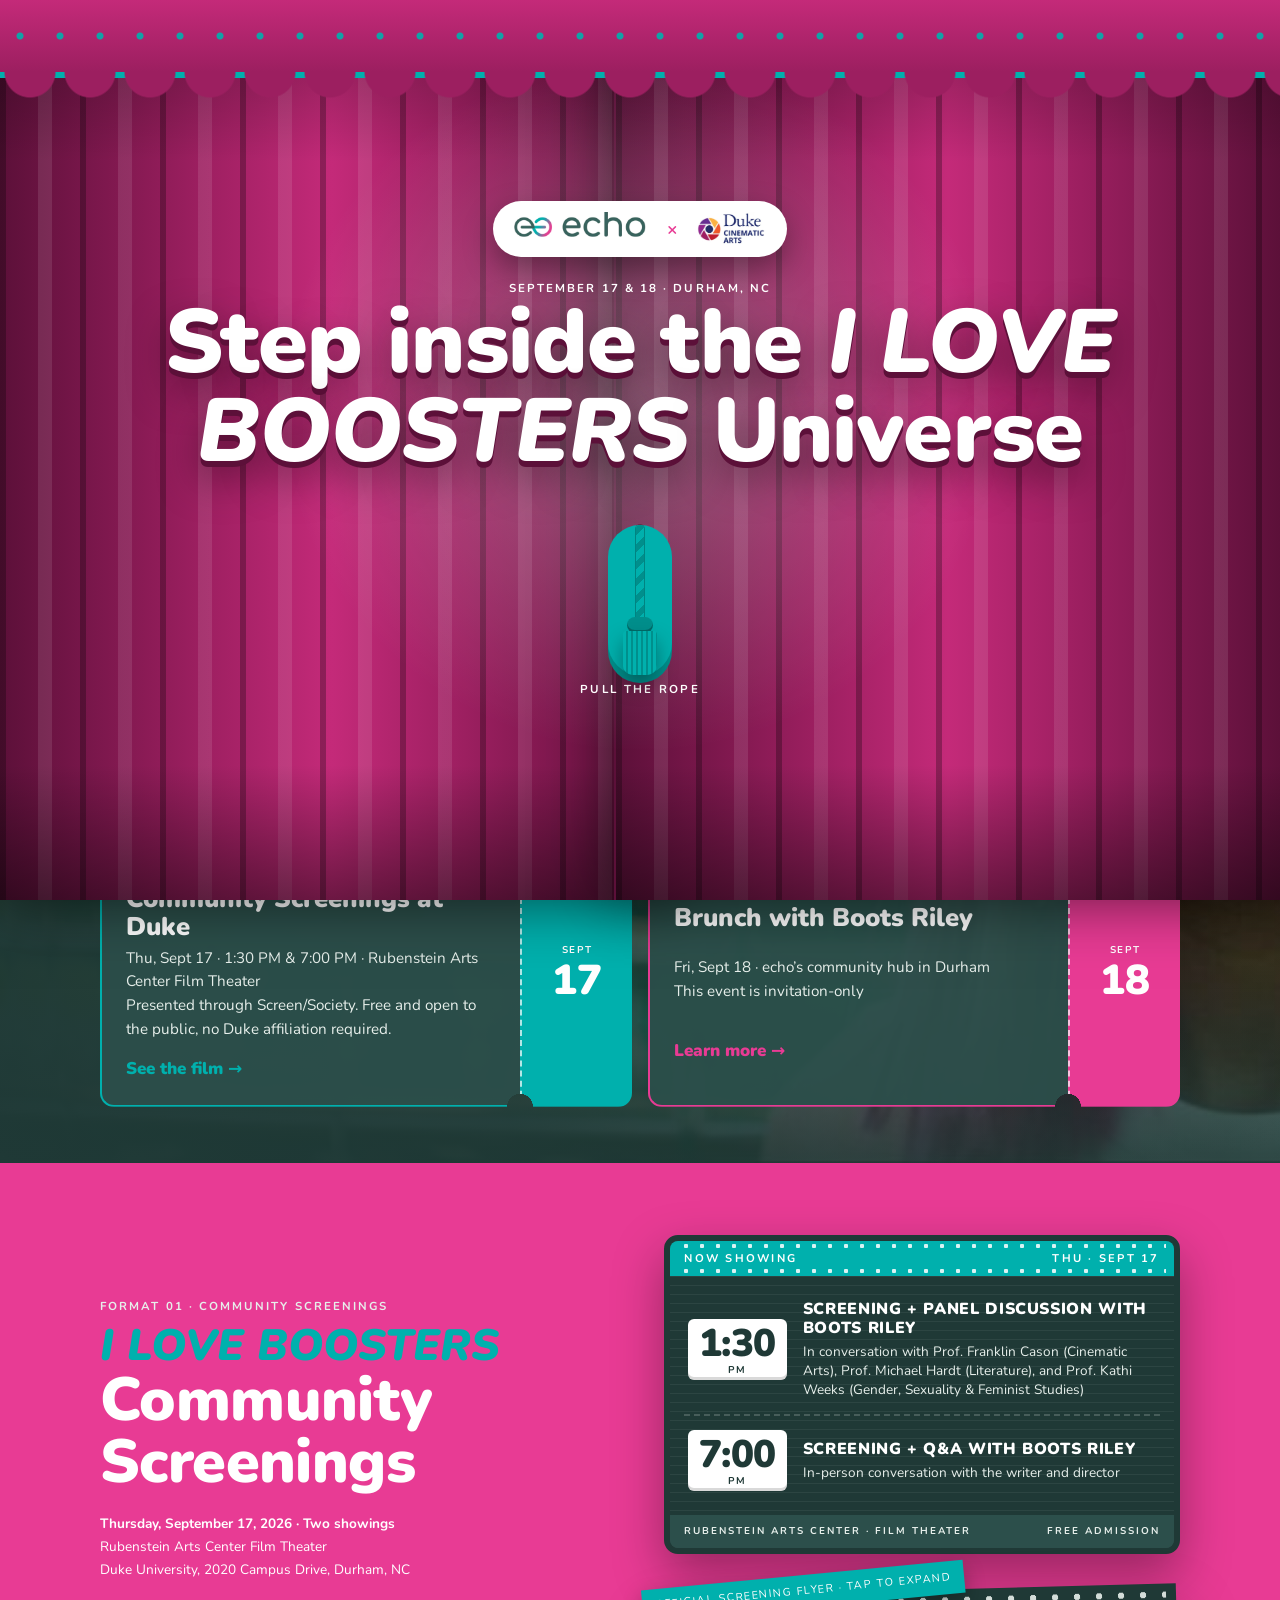
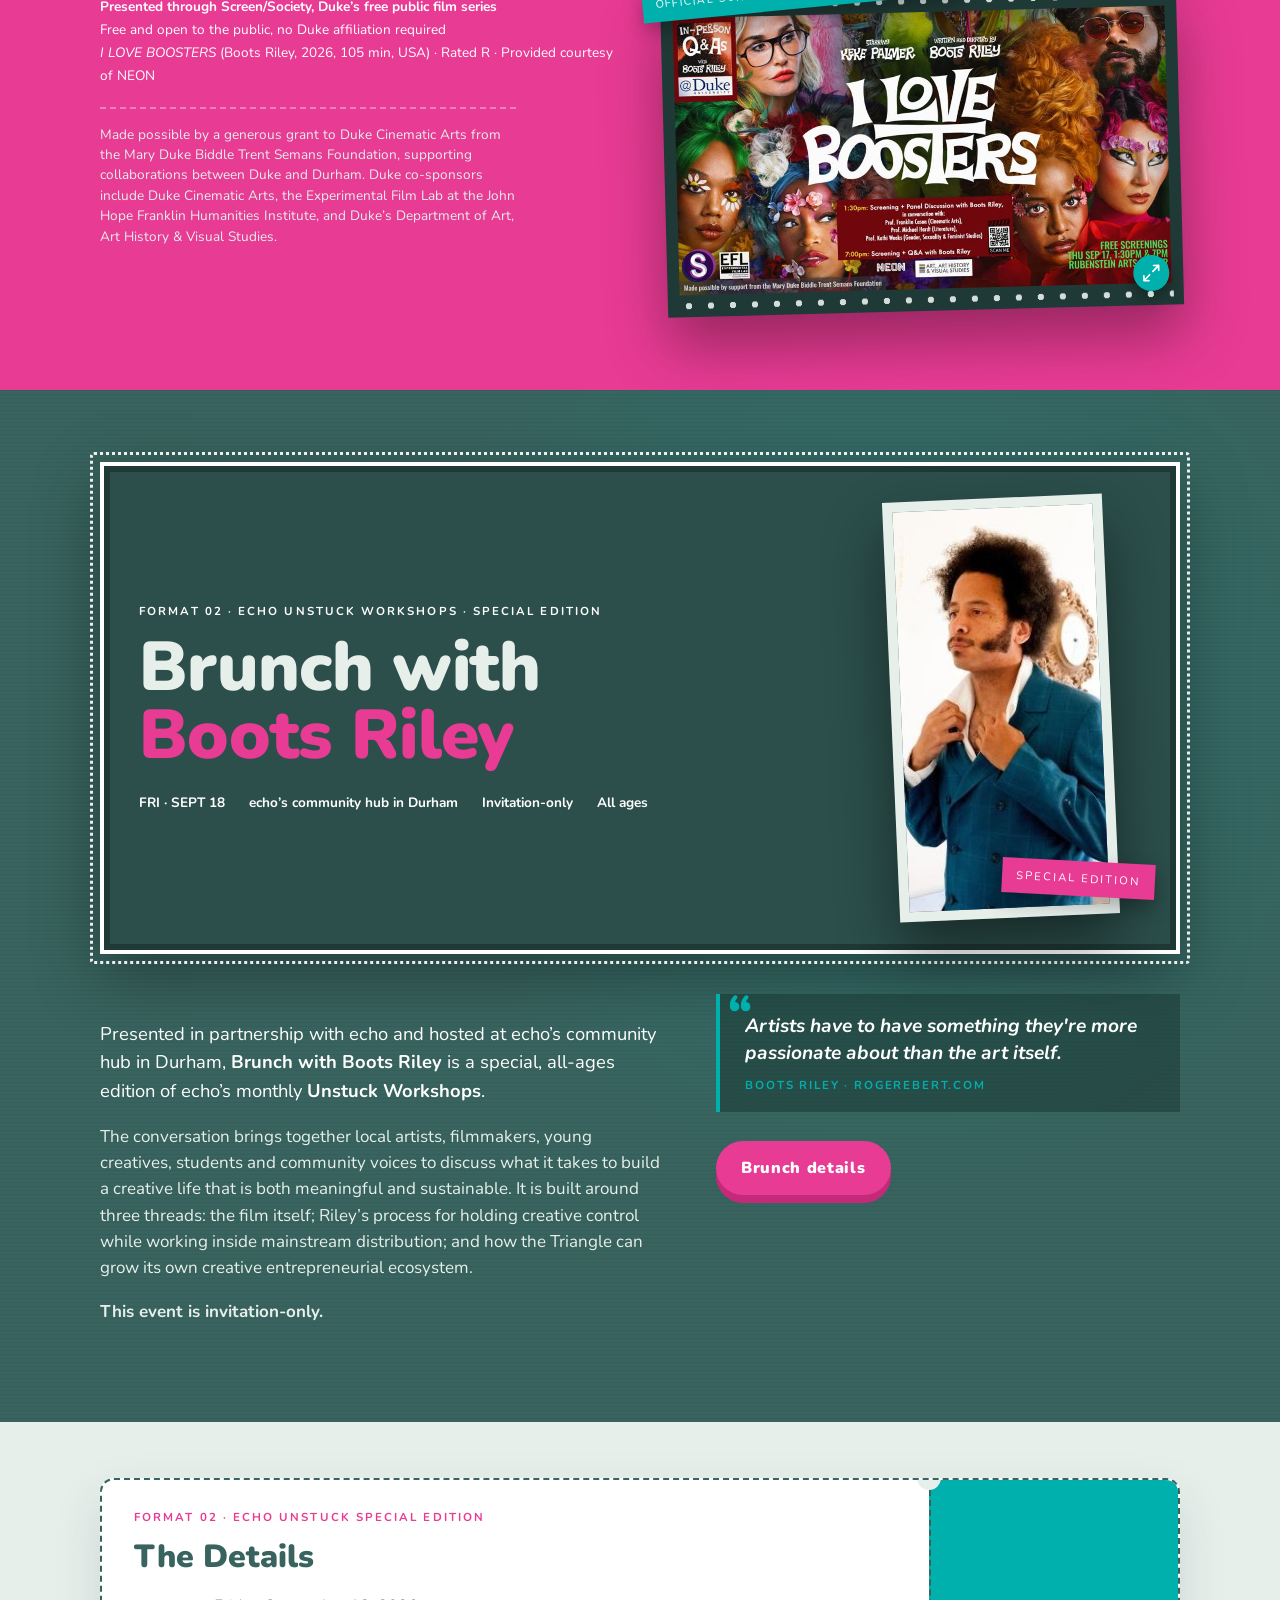
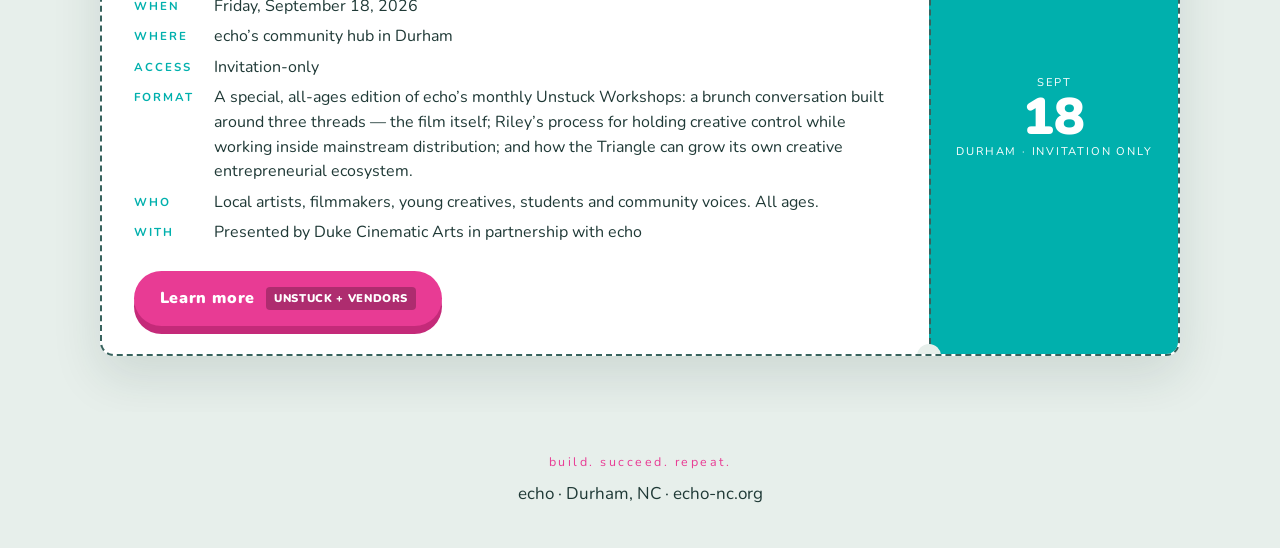
==== index.html @ d220ce55 "Drop echo-Durham naming and the street address; venue is echo's community hub in Durham Co-Authored-" ====
<!doctype html>
<html lang="en">
<head>
  <meta charset="utf-8">
  <meta name="viewport" content="width=device-width, initial-scale=1">
  <title>I LOVE BOOSTERS · Boots Riley in Durham · echo × Duke Cinematic Arts</title>
  <meta name="description" content="Duke Cinematic Arts brings Boots Riley's I LOVE BOOSTERS to Durham for two days: free public screenings at the Rubenstein Arts Center through Screen/Society on September 17, and a community conversation hosted in partnership with echo at echo’s community hub in Durham on September 18.">
  <meta property="og:title" content="Step inside the I LOVE BOOSTERS Universe">
  <meta property="og:description" content="Free screenings with Boots Riley at Duke · Sept 17. Brunch with Boots at echo · Sept 18. Durham, NC.">
  <meta property="og:image" content="still.jpg">
  <meta property="og:type" content="website">
  <link rel="preconnect" href="https://fonts.googleapis.com">
  <link rel="preconnect" href="https://fonts.gstatic.com" crossorigin>
  <link rel="stylesheet" href="https://fonts.googleapis.com/css2?family=Nunito:ital,wght@0,400;0,600;0,700;0,900;1,400;1,700;1,900&display=swap">
  <link rel="stylesheet" href="styles.css?v=242fa9f0">
</head>
<body>
<div id="stage" aria-label="Curtain">
  <div class="spot"></div>
  <div class="valance"></div>
  <div class="panel l"></div>
  <div class="panel r"></div>
  <div class="stage-copy">
    <div>
      <div class="presenters">
        <div class="lockup"><img src="logo_echo.png" alt="echo"><span class="x">×</span><img src="logo_duke.png" alt="Duke Cinematic Arts"></div>
      </div>
      <div class="eyebrow">September 17 &amp; 18 · Durham, NC</div>
      <h1>Step inside the <em>I LOVE BOOSTERS</em> Universe</h1>
      <div class="rope-wrap">
        <button class="rope" id="rope" type="button" aria-label="Pull the rope to open the curtain"><span class="cord"></span><span class="knot"></span><span class="tassel"></span></button>
        <span class="rope-hint">Pull the rope</span>
      </div>
    </div>
  </div>
  <button class="rope rope-corner" id="rope-close" type="button" aria-label="Close the curtain"><span class="cord"></span><span class="knot"></span><span class="tassel"></span></button>
</div>

<header class="bar">
  <div class="wrap">
    <img src="logo_echo.png" alt="echo">
    <span class="x">×</span>
    <img src="logo_duke.png" alt="Duke Cinematic Arts">
  </div>
</header>

<nav class="tabs" aria-label="Page sections">
  <div class="wrap">
    <a href="index.html" class="tab is-active">The Experience</a>
    <a href="about.html" class="tab">About the Film &amp; Partners</a>
  </div>
</nav>


<div id="panel-events" class="panel-tab">
<section class="hero">
  <img class="hero-photo" src="still.jpg" alt="">
  <div class="wrap hero-wrap">
    <div class="hero-copy">
      <div class="eyebrow">Duke Cinematic Arts presents · September 17 &amp; 18 · Durham, NC</div>
      <h1>Step inside the <em>I LOVE BOOSTERS</em> Universe</h1>
      <p class="lede">Two days of free screenings and a community conversation, built around <strong><i>I LOVE BOOSTERS</i></strong>, the new feature from filmmaker, musician and organizer <strong>Boots Riley</strong>. Free public screenings at the Rubenstein Arts Center through Cinematic Arts’ Screen/Society, plus a special community conversation hosted in partnership with echo at echo’s community hub in Durham.</p>
    </div>
    <div class="formats">
      <a class="format tkt" href="#screening">
        <div class="tkt-main">
          <svg class="ico" viewBox="0 0 24 24" width="34" height="34" fill="none" stroke="currentColor" stroke-width="1.8" stroke-linecap="round" stroke-linejoin="round" aria-hidden="true"><rect x="3" y="4" width="18" height="13" rx="1.5"></rect><path d="M3 8h18M3 13h18M7 4v13M17 4v13M7 8l3 5M14 8l3 5"></path><path d="M12 17v3M8 20h8"></path></svg>
          <span class="num">Format 01</span>
          <span class="name">Community Screenings at Duke</span>
          <span class="meta">Thu, Sept 17 · 1:30 PM &amp; 7:00 PM · Rubenstein Arts Center Film Theater<br>Presented through Screen/Society. Free and open to the public, no Duke affiliation required.</span>
          <span class="go">See the film →</span>
        </div>
        <div class="tkt-stub">
          <span class="stub-mo">Sept</span>
          <span class="stub-day">17</span>
        </div>
      </a>
      <a class="format tkt" href="#brunch">
        <div class="tkt-main">
          <svg class="ico" viewBox="0 0 24 24" width="34" height="34" fill="none" stroke="currentColor" stroke-width="1.8" stroke-linecap="round" stroke-linejoin="round" aria-hidden="true"><path d="M4 10h10v5a4 4 0 0 1-4 4H8a4 4 0 0 1-4-4v-5z"></path><path d="M14 11h2.5a2.5 2.5 0 0 1 0 5H14"></path><path d="M7 3.5c0 1.2 1 1.3 1 2.5S7 7.2 7 8"></path><path d="M11 3.5c0 1.2 1 1.3 1 2.5s-1 1.2-1 2.5"></path><path d="M2 21h20"></path><circle cx="19" cy="6" r="2.5"></circle></svg>
          <span class="num">Format 02</span>
          <span class="name">Brunch with Boots Riley</span>
          <span class="meta">Fri, Sept 18 · echo’s community hub in Durham<br>This event is invitation-only</span>
          <span class="go">Learn more →</span>
        </div>
        <div class="tkt-stub">
          <span class="stub-mo">Sept</span>
          <span class="stub-day">18</span>
        </div>
      </a>
    </div>
  </div>
</section>

<section class="feature" id="screening">
  <div class="wrap">
    <div>
      <div class="eyebrow">Format 01 · Community Screenings</div>
      <h2><em>I LOVE BOOSTERS</em>Community Screenings</h2>
      <p class="when"><b>Thursday, September 17, 2026 · Two showings</b><br>Rubenstein Arts Center Film Theater<br>Duke University, 2020 Campus Drive, Durham, NC</p>
      <p class="when"><b>Presented through Screen/Society, Duke’s free public film series</b><br>Free and open to the public, no Duke affiliation required<br><i>I LOVE BOOSTERS</i> (Boots Riley, 2026, 105 min, USA) · Rated R · Provided courtesy of NEON</p>
      <p class="sponsors">Made possible by a generous grant to Duke Cinematic Arts from the Mary Duke Biddle Trent Semans Foundation, supporting collaborations between Duke and Durham. Duke co-sponsors include Duke Cinematic Arts, the Experimental Film Lab at the John Hope Franklin Humanities Institute, and Duke’s Department of Art, Art History &amp; Visual Studies.</p>

    </div>
    <div class="frames">
      <div class="boxoffice" aria-label="Showtimes">
        <div class="bo-head"><span>Now showing</span><span>Thu · Sept 17</span></div>
        <div class="bo-board">
          <div class="bo-row">
            <span class="bo-time">1:30<small>PM</small></span>
            <div class="bo-copy"><b>Screening + panel discussion with Boots Riley</b><span>In conversation with Prof. Franklin Cason (Cinematic Arts), Prof. Michael Hardt (Literature), and Prof. Kathi Weeks (Gender, Sexuality &amp; Feminist Studies)</span></div>
          </div>
          <div class="bo-row">
            <span class="bo-time">7:00<small>PM</small></span>
            <div class="bo-copy"><b>Screening + Q&amp;A with Boots Riley</b><span>In-person conversation with the writer and director</span></div>
          </div>
        </div>
        <div class="bo-foot"><span>Rubenstein Arts Center · Film Theater</span><span>Free admission</span></div>
      </div>
      <button class="frame flyer" id="poster-btn" type="button" aria-haspopup="dialog" aria-controls="poster" title="Expand the flyer">
        <span class="clap">Official screening flyer · Tap to expand</span>
        <img src="flyer.jpg" alt="I LOVE BOOSTERS screening flyer: free screenings Thu Sep 17, 1:30 PM and 7 PM, Rubenstein Arts Center, with in-person Q&amp;As with Boots Riley">
        <span class="expand" aria-hidden="true"><svg viewBox="0 0 24 24" width="20" height="20" fill="none" stroke="currentColor" stroke-width="2" stroke-linecap="round" stroke-linejoin="round"><path d="M15 3h6v6M9 21H3v-6M21 3l-7 7M3 21l7-7"></path></svg></span>
      </button>
    </div>
  </div>
</section>

<section class="brunch" id="brunch">
  <div class="wrap brunch-wrap">
    <div class="marquee small">
      <div class="marquee-copy">
        <div class="eyebrow">Format 02 · echo Unstuck Workshops · Special Edition</div>
        <h1>Brunch with <em>Boots Riley</em></h1>
        <div class="showtime">
          <span>FRI · SEPT 18</span><span>echo’s community hub in Durham</span><span>Invitation-only</span><span>All ages</span>
        </div>
      </div>
      <div class="portrait">
        <img src="boots2.jpg" alt="Boots Riley">
        <span class="tag">Special edition</span>
      </div>
    </div>
    <div class="brunch-body">
      <div>
        <p class="lede">Presented in partnership with echo and hosted at echo’s community hub in Durham, <strong>Brunch with Boots Riley</strong> is a special, all-ages edition of echo’s monthly <strong>Unstuck Workshops</strong>.</p>
        <p class="quiet">The conversation brings together local artists, filmmakers, young creatives, students and community voices to discuss what it takes to build a creative life that is both meaningful and sustainable. It is built around three threads: the film itself; Riley’s process for holding creative control while working inside mainstream distribution; and how the Triangle can grow its own creative entrepreneurial ecosystem.</p>
        <p class="quiet"><strong>This event is invitation-only.</strong></p>
      </div>
      <div>
        <blockquote class="pull"><p>Artists have to have something they're more passionate about than the art itself.</p><cite>Boots Riley · RogerEbert.com</cite></blockquote>
        <a class="cta" href="#rsvp">Brunch details</a>
      </div>
    </div>
  </div>
</section>

<section class="ticket-strip" id="rsvp">
  <div class="wrap">
    <div class="ticket">
      <div class="main">
        <div class="eyebrow">Format 02 · echo Unstuck Special Edition</div>
        <h2>The Details</h2>
        <dl>
          <dt>When</dt><dd>Friday, September 18, 2026</dd>
          <dt>Where</dt><dd>echo’s community hub in Durham</dd>
          <dt>Access</dt><dd>Invitation-only</dd>
          <dt>Format</dt><dd>A special, all-ages edition of echo’s monthly Unstuck Workshops: a brunch conversation built around three threads — the film itself; Riley’s process for holding creative control while working inside mainstream distribution; and how the Triangle can grow its own creative entrepreneurial ecosystem.</dd>
          <dt>Who</dt><dd>Local artists, filmmakers, young creatives, students and community voices. All ages.</dd>
          <dt>With</dt><dd>Presented by Duke Cinematic Arts in partnership with echo</dd>
        </dl>
        <button class="cta more-btn" id="brunch-more-btn" type="button" aria-expanded="false" aria-controls="brunch-more">Learn more <span class="k">UNSTUCK + VENDORS</span></button>
      </div>
      <div class="stub">
        <span class="mono">Sept</span>
        <span class="big">18</span>
        <span class="mono">Durham · Invitation only</span>
      </div>
    </div>
    <div id="brunch-more" class="brunch-more" hidden>
    <div class="unstuck">
      <div class="unstuck-head">
        <div class="eyebrow">What's an Unstuck Workshop?</div>
        <h3>echo's monthly hands-on session for getting past the thing you're stuck on.</h3>
        <p>Small rooms, real talk, &amp; something to show for it by the time you leave. This September the series brings national creative voices to Durham — opening this edition, by invitation, to creatives of every age.</p>
      </div>
    </div>
    <div class="vendors">
      <div class="eyebrow">At the brunch</div>
      <h3>Durham makers at the table</h3>
      <div class="vendor-grid">
        <div class="vendor"><img src="vendors/espressate.png" alt="Espréssate"><b>Espréssate</b><small>Founder, Iasia Montana</small><p>Espréssate is a Cuban-inspired mobile espresso bar based in Durham, founded in 2022 by Iasia Montana. The cart brings a professional barista and Cuban-inspired coffee menu to weddings, corporate events and private parties across the Triangle, using beans roasted locally by Little Waves Coffee Roasters.</p></div>
        <div class="vendor"><img src="vendors/dos-avocados.png" alt="Dos Avocados Media"><b>Dos Avocados Media</b><small>Founder, Dan Smith</small><p>Dos Avocados Media is a Durham-based, artist-run documentary storytelling and production company founded by Dan Smith. He specializes in documentary-style video, photography, and story consulting for small businesses and communities across North Carolina.</p></div>
        <div class="vendor"><img src="vendors/nosh.png" alt="NOSH"><b>NOSH</b><small>Founder, Wendy Woods</small><p>NOSH is a Durham restaurant serving eclectic, southern-inspired breakfast and lunch near Duke University, founded by Durham native Wendy Woods. Known for its brunch favorites and community presence, NOSH also offers catering for events across the city.</p></div>
        <div class="vendor"><img src="vendors/sugar-symphony.jpg" alt="Sugar Symphony"><b>Sugar Symphony</b><small>Founder, Ariana H.</small><p>Sugar Symphony is a small creative bakery founded by Ariana H., specializing in custom cakes, cupcakes, cookies and seasonal desserts. Every treat is made with care, bringing people together to make any occasion a little sweeter.</p></div>
      </div>
    </div>
    </div>
  </div>
</section>

</div>


<div class="lightbox" id="poster" role="dialog" aria-modal="true" aria-label="Screening flyer" hidden>
  <div class="lightbox-backdrop" data-close></div>
  <button class="surprise-close lightbox-close" type="button" aria-label="Close" data-close>&times;</button>
  <img src="flyer.jpg" alt="I LOVE BOOSTERS screening flyer">
</div>

<footer>
  <div class="wrap">
    <span class="tag">build. succeed. repeat.</span>
    <span>echo · Durham, NC · echo-nc.org</span>
  </div>
</footer>

<script>
(function(){
  var stage=document.getElementById('stage'),rope=document.getElementById('rope'),closer=document.getElementById('rope-close');
  if(!stage||!rope)return;
  var KEY='curtainOpened',PULL=140,THRESH=60;
  function lock(on){document.body.style.overflow=on?'hidden':'';}
  function open(){stage.classList.add('open');lock(false);try{sessionStorage.setItem(KEY,'1');}catch(e){}}
  function close(){stage.classList.remove('open');lock(true);rope.style.transform='';try{sessionStorage.removeItem(KEY);}catch(e){}}
  var seen=false;try{seen=sessionStorage.getItem(KEY)==='1';}catch(e){}
  if(seen){stage.classList.add('instant','open');requestAnimationFrame(function(){requestAnimationFrame(function(){stage.classList.remove('instant');});});}
  else lock(true);
  var startY=null,dy=0,dragging=false;
  rope.addEventListener('pointerdown',function(e){startY=e.clientY;dy=0;dragging=false;rope.classList.add('pulling');rope.setPointerCapture(e.pointerId);});
  rope.addEventListener('pointermove',function(e){if(startY===null)return;dy=Math.max(0,Math.min(PULL,e.clientY-startY));if(dy>6)dragging=true;rope.style.transform='translateY('+dy+'px)';});
  function release(){if(startY===null)return;rope.classList.remove('pulling');var pulled=dy;startY=null;rope.style.transform='';if(pulled>=THRESH||!dragging)open();}
  rope.addEventListener('pointerup',release);rope.addEventListener('pointercancel',release);
  rope.addEventListener('keydown',function(e){if(e.key==='Enter'||e.key===' '){e.preventDefault();open();}});
  if(closer)closer.addEventListener('click',close);
})();
</script>

<script>
(function(){
  var btn=document.getElementById('poster-btn'),box=document.getElementById('poster');
  if(!btn||!box)return;
  function open(){box.hidden=false;document.body.style.overflow='hidden';box.querySelector('.lightbox-close').focus();}
  function close(){box.hidden=true;document.body.style.overflow='';btn.focus();}
  btn.addEventListener('click',open);
  box.querySelectorAll('[data-close]').forEach(function(el){el.addEventListener('click',close);});
  document.addEventListener('keydown',function(e){if(e.key==='Escape'&&!box.hidden)close();});
})();
</script>


<script>
(function(){
  var btn=document.getElementById('brunch-more-btn'),box=document.getElementById('brunch-more');
  if(!btn||!box)return;
  btn.addEventListener('click',function(){
    var open=box.hidden; box.hidden=!open;
    btn.setAttribute('aria-expanded',open?'true':'false');
    btn.firstChild.nodeValue=open?'Show less ':'Learn more ';
    if(open)box.scrollIntoView({behavior:'smooth',block:'start'});
  });
})();
</script>
</body>
</html>
---- styles.css ----
:root{
  /* echo brand kit */
  --green:#38635e; --green-deep:#2c4f4b; --green-ink:#1f3936;
  --mint:#e7efeb; --mint-dim:#c9d8d2;
  --pink:#e83b94; --pink-deep:#c42a79; --pink-velvet:#9c1f60; --pink-shadow:#5c1039;
  --sea:#00b0ad; --sea-dim:#008f8c; --white:#ffffff;
  --display:'Nunito', 'Proxima Nova', 'Segoe UI', system-ui, sans-serif;
  --body:'Nunito', 'Proxima Nova', 'Segoe UI', system-ui, sans-serif;
  --mono:'Nunito', 'Proxima Nova', 'Segoe UI', system-ui, sans-serif;
}
*{box-sizing:border-box}
html{color-scheme:dark}
body{margin:0;background:var(--green-ink);color:var(--white);font-family:var(--body);font-size:17px;line-height:1.55;overflow-x:hidden}
a{color:inherit}
img{max-width:100%;display:block}
h1,h2,h3{text-wrap:balance;margin:0}
.eyebrow{font-family:var(--mono);font-weight:700;font-size:.72rem;letter-spacing:.18em;text-transform:uppercase}

/* ---------- CURTAIN ---------- */
#stage{position:fixed;inset:0;z-index:100;pointer-events:auto}
#stage.open{pointer-events:none}
.panel{position:absolute;top:0;bottom:0;width:52%;
  background:
    repeating-linear-gradient(90deg,
      rgba(0,0,0,.28) 0 6px, rgba(0,0,0,0) 6px 38px,
      rgba(255,255,255,.10) 38px 52px, rgba(0,0,0,0) 52px 80px),
    linear-gradient(90deg,var(--pink-shadow),var(--pink-velvet) 30%,var(--pink-deep) 50%,var(--pink-velvet) 70%,var(--pink-shadow));
  box-shadow:0 0 60px rgba(0,0,0,.6);
  transition:transform 1.9s cubic-bezier(.76,0,.24,1), filter 1.9s ease;
  transform-origin:top;
}
.panel::after{content:"";position:absolute;inset:0;background:linear-gradient(180deg,rgba(0,0,0,.35),transparent 18%,transparent 85%,rgba(0,0,0,.45))}
.panel.l{left:0;border-right:2px solid var(--pink-shadow)}
.panel.r{right:0;border-left:2px solid var(--pink-shadow)}
#stage.open .panel.l{transform:translateX(-104%) scaleX(.55);filter:brightness(.7)}
#stage.open .panel.r{transform:translateX(104%) scaleX(.55);filter:brightness(.7)}
.valance{position:absolute;left:0;right:0;top:0;height:78px;z-index:2;
  background:linear-gradient(180deg,var(--pink-deep),var(--pink-velvet));
  border-bottom:6px solid var(--sea);
  transition:transform 1.2s cubic-bezier(.76,0,.24,1) .5s;}
.valance::before{content:"";position:absolute;left:0;right:0;bottom:-30px;height:30px;
  background:radial-gradient(circle at 50% 0,var(--pink-velvet) 0 58%,transparent 62%) 0 0/60px 30px repeat-x}
.valance::after{content:"";position:absolute;left:0;right:0;top:30px;height:12px;
  background:radial-gradient(circle,var(--sea) 0 3px,transparent 4px) 0 0/40px 12px repeat-x;opacity:.9;animation:twinkle 1.2s steps(2) infinite}
#stage.open .valance{transform:translateY(-140%)}
@keyframes twinkle{50%{opacity:.35}}
.stage-copy{position:absolute;inset:0;display:grid;place-items:center;text-align:center;z-index:3;
  transition:opacity .6s ease}
#stage.open .stage-copy{opacity:0}
.stage-copy .eyebrow{color:var(--white)}
.stage-copy h1 em{font-style:italic}
.stage-copy h1{font-family:var(--display);font-weight:900;font-size:clamp(2.4rem,8vw,5.6rem);line-height:1;color:var(--white);letter-spacing:-.01em;text-shadow:0 6px 0 var(--pink-shadow),0 16px 40px rgba(0,0,0,.5)}
.stage-copy button{margin-top:1.6rem;font:700 .8rem var(--mono);letter-spacing:.2em;text-transform:uppercase;background:var(--sea);color:var(--white);border:0;padding:1rem 1.8rem;border-radius:999px;cursor:pointer;box-shadow:0 8px 0 var(--sea-dim)}
.stage-copy button:hover{transform:translateY(2px);box-shadow:0 6px 0 var(--sea-dim)}
.stage-copy button:focus-visible{outline:3px solid var(--mint);outline-offset:3px}
.spot{position:absolute;inset:0;z-index:1;background:radial-gradient(ellipse 40% 55% at 50% 45%,rgba(231,239,235,.32),transparent 70%);mix-blend-mode:screen;animation:sway 5s ease-in-out infinite alternate}
@keyframes sway{from{transform:translateX(-4%)}to{transform:translateX(4%)}}
.presenters{display:grid;justify-items:center;gap:.7rem;margin-bottom:1.4rem}
.lockup{display:inline-flex;align-items:center;gap:1.1rem;background:var(--white);padding:.7rem 1.3rem;border-radius:999px;box-shadow:0 12px 30px rgba(0,0,0,.35)}
.lockup img{height:34px;width:auto}
.lockup .x{font-family:var(--mono);font-weight:700;color:var(--pink);font-size:1.1rem}
@media (max-width:820px){.lockup img{height:26px}.lockup{gap:.8rem;padding:.55rem 1rem}}

/* curtain pull rope */
.rope-wrap{display:grid;justify-items:center;gap:.4rem;margin-top:1.4rem}
.rope{position:relative;width:64px;height:150px;background:none;border:0;padding:0;cursor:grab;touch-action:none;display:block;transform-origin:top center;transition:transform .35s cubic-bezier(.2,.8,.2,1)}
.rope.pulling{cursor:grabbing;transition:none}
.rope .cord{position:absolute;left:50%;top:0;width:8px;height:96px;margin-left:-4px;border-radius:4px;transform-origin:top center;
  background:repeating-linear-gradient(-45deg,var(--sea) 0 6px,var(--sea-dim) 6px 12px);box-shadow:0 0 0 1px rgba(0,0,0,.25)}
.rope .knot{position:absolute;left:50%;top:92px;width:26px;height:16px;margin-left:-13px;border-radius:8px;background:var(--sea-dim);box-shadow:inset 0 -3px 0 rgba(0,0,0,.25)}
.rope .tassel{position:absolute;left:50%;top:106px;width:34px;height:44px;margin-left:-17px;border-radius:4px 4px 10px 10px;
  background:repeating-linear-gradient(90deg,var(--sea) 0 3px,var(--sea-dim) 3px 5px);box-shadow:0 10px 20px rgba(0,0,0,.35)}
.rope:hover .cord,.rope:focus-visible .cord{filter:brightness(1.1)}
.rope:focus-visible{outline:3px solid var(--white);outline-offset:6px;border-radius:8px}
.rope-hint{font-family:var(--mono);font-weight:700;font-size:.72rem;letter-spacing:.2em;text-transform:uppercase;color:var(--white);animation:bob 1.6s ease-in-out infinite}
@keyframes bob{50%{transform:translateY(4px)}}
.rope-corner{position:fixed;top:0;right:max(18px,4vw);height:110px;width:56px;z-index:101;opacity:0;pointer-events:none;transform:translateY(-70px);transition:opacity .5s ease 1.6s,transform .5s ease 1.6s}
.rope-corner .cord{height:64px}.rope-corner .knot{top:60px}.rope-corner .tassel{top:74px;height:34px}
#stage.open .rope-corner{opacity:1;pointer-events:auto;transform:translateY(0)}

/* ---------- PAGE ---------- */
.wrap{width:min(1080px,92vw);margin-inline:auto}
header.bar{background:#fff;color:var(--green-ink);padding:1.4rem 0}
header.bar .wrap{display:flex;align-items:center;justify-content:center;gap:2rem;flex-wrap:wrap}
header.bar img{height:44px;width:auto}
header.bar .x{font-family:var(--mono);color:var(--pink);font-weight:700}

/* hero — headline over the film still */
.hero{position:relative;background:var(--green-ink);padding:5rem 0 3.5rem;overflow:hidden;isolation:isolate;min-height:780px;display:flex;align-items:flex-end}
.hero-photo{position:absolute;inset:0;width:100%;height:100%;object-fit:cover;object-position:0% 0%;z-index:-2;max-width:none}
.hero::before{content:"";position:absolute;inset:0;z-index:-1;background:
  linear-gradient(90deg,rgba(31,57,54,.94) 0%,rgba(31,57,54,.8) 40%,rgba(31,57,54,.15) 75%,rgba(31,57,54,.05) 100%),
  linear-gradient(180deg,rgba(31,57,54,.6),transparent 30%,transparent 70%,rgba(31,57,54,.85))}
.hero::after{content:"";position:absolute;left:0;right:0;top:10px;height:12px;z-index:0;
  background:radial-gradient(circle,var(--mint) 0 3px,transparent 3.5px) 0 0/22px 12px repeat-x;opacity:.8;
  box-shadow:0 calc(100% + 0px) 0 0 transparent}
.hero .film-bottom{display:none}
.hero .hero-wrap{position:relative;display:grid;grid-template-columns:1fr;gap:2.5rem}
.hero-copy{max-width:30rem}
.hero-copy .eyebrow{color:var(--sea);margin-bottom:1rem}
.hero-copy h1{font-family:var(--display);font-weight:900;font-size:clamp(2.4rem,5.6vw,4.6rem);line-height:.98;letter-spacing:-.015em;color:var(--white);text-shadow:0 4px 30px rgba(0,0,0,.55)}
.hero-copy h1 em{font-style:italic;color:var(--pink)}
.hero .showtime{margin-top:1.2rem}
.hero .lede{margin-top:1.4rem;text-shadow:0 2px 12px rgba(0,0,0,.5)}
.marquee{border:4px solid var(--sea);padding:1.2rem 1.5rem 1.4rem;position:relative;background:var(--green-deep);
  box-shadow:inset 0 0 0 6px var(--green-ink),0 20px 60px rgba(0,0,0,.35)}
.marquee::before{content:"";position:absolute;inset:-14px;border:3px dotted var(--sea);border-radius:4px;opacity:.9;animation:chase 1.1s steps(2) infinite}
@keyframes chase{50%{opacity:.35}}
.marquee .eyebrow{color:var(--sea);margin-bottom:.8rem}
.marquee h1{font-family:var(--display);font-weight:900;font-size:clamp(2.6rem,6.2vw,5rem);line-height:.98;letter-spacing:-.01em;color:var(--mint)}
.marquee h1 em{font-style:normal;color:var(--pink);display:block}
.showtime{margin-top:1.4rem;display:flex;flex-wrap:wrap;gap:.5rem 1.5rem;font-family:var(--mono);font-weight:700;font-size:.85rem;color:var(--sea)}
.showtime span{white-space:nowrap}
.portrait{position:relative;justify-self:center;width:min(100%,380px)}
.portrait img{border:10px solid var(--mint);box-shadow:0 30px 60px rgba(0,0,0,.45);transform:rotate(-2.5deg)}
.portrait .tag{position:absolute;right:-14px;bottom:22px;background:var(--pink);color:#fff;font-family:var(--mono);font-size:.7rem;letter-spacing:.18em;text-transform:uppercase;padding:.55rem .9rem;transform:rotate(3deg);box-shadow:0 8px 20px rgba(0,0,0,.3)}
.lede{margin-top:1.6rem;max-width:60ch;font-size:1.15rem}
.lede strong{color:#fff}
.quiet{max-width:60ch;color:var(--mint)}
.cta{display:inline-flex;align-items:center;gap:.7rem;margin-top:1.8rem;background:var(--pink);color:#fff;text-decoration:none;font:900 1rem var(--body);letter-spacing:.04em;padding:1rem 1.6rem;border-radius:999px;box-shadow:0 8px 0 var(--pink-deep);transition:transform .15s,box-shadow .15s}
.cta:hover{transform:translateY(3px);box-shadow:0 5px 0 var(--pink-deep)}
.cta:focus-visible{outline:3px solid var(--sea);outline-offset:3px}
.cta .k{font-family:var(--mono);font-size:.7rem;background:rgba(0,0,0,.25);padding:.25rem .5rem;border-radius:4px}

/* hero (universe) + format cards */
.formats{display:grid;grid-template-columns:1fr 1fr;gap:1rem}
.format{display:grid;gap:.35rem;text-decoration:none;background:rgba(44,79,75,.92);backdrop-filter:blur(4px);border:2px solid var(--sea);padding:1.4rem 1.5rem;position:relative;transition:transform .15s,background .15s}
.format:hover{transform:translateY(-3px);background:var(--green-ink)}
.format:focus-visible{outline:3px solid var(--pink);outline-offset:3px}
.format .num{font-family:var(--mono);font-weight:700;font-size:.72rem;letter-spacing:.18em;text-transform:uppercase;color:var(--pink)}
.format .name{font-family:var(--display);font-weight:900;font-size:1.6rem;line-height:1.1;color:var(--white)}
.format .meta{color:var(--mint);font-size:.95rem}
.format .go{margin-top:.6rem;font-weight:900;color:var(--sea)}
.format:nth-child(2){border-color:var(--pink)}
.format:nth-child(2) .num{color:var(--sea)}
.format:nth-child(2) .go{color:var(--pink)}
/* ticket-shaped format cards */
.format.tkt{display:grid;grid-template-columns:1fr 112px;padding:0;gap:0;border:0;overflow:visible;background:none;backdrop-filter:none;
  --tk:var(--sea);
  -webkit-mask:radial-gradient(circle 13px at calc(100% - 112px) 0,transparent 98%,#000) top/100% 51% no-repeat,
               radial-gradient(circle 13px at calc(100% - 112px) 100%,transparent 98%,#000) bottom/100% 51% no-repeat;
          mask:radial-gradient(circle 13px at calc(100% - 112px) 0,transparent 98%,#000) top/100% 51% no-repeat,
               radial-gradient(circle 13px at calc(100% - 112px) 100%,transparent 98%,#000) bottom/100% 51% no-repeat}
.format.tkt:nth-child(2){--tk:var(--pink)}
.format.tkt .tkt-main{display:grid;gap:.35rem;padding:1.4rem 1.5rem;background:rgba(44,79,75,.94);border:2px solid var(--tk);border-right:0;border-radius:14px 0 0 14px;position:relative}
.format.tkt .tkt-stub{display:grid;align-content:center;justify-items:center;gap:.1rem;background:var(--tk);color:var(--white);border-left:2px dashed rgba(255,255,255,.7);border-radius:0 14px 14px 0;padding:1rem .6rem;text-align:center}
.format.tkt .stub-mo,.format.tkt .stub-admit{font-family:var(--mono);font-weight:700;font-size:.62rem;letter-spacing:.16em;text-transform:uppercase}
.format.tkt .stub-day{font-family:var(--display);font-weight:900;font-size:2.6rem;line-height:1}
.format.tkt .stub-admit{margin-top:.3rem;border:1.5px solid rgba(255,255,255,.7);padding:.2rem .45rem;border-radius:4px;font-size:.55rem}
.format.tkt .ico{color:var(--tk)}
.format.tkt .num{color:var(--tk)}
.format.tkt .go{color:var(--tk)}
.format.tkt:hover{transform:translateY(-3px);background:none}
.format.tkt:hover .tkt-main{background:var(--green-ink)}

/* box-office showtimes board */
.boxoffice{margin:0;max-width:none;width:100%;border:6px solid var(--green-ink);border-radius:14px;background:var(--green-ink);box-shadow:0 20px 50px rgba(0,0,0,.35),inset 0 0 0 2px rgba(255,255,255,.12);overflow:hidden}
.bo-head,.bo-foot{display:flex;justify-content:space-between;align-items:center;gap:1rem;padding:.55rem .9rem;font-family:var(--mono);font-weight:700;font-size:.7rem;letter-spacing:.2em;text-transform:uppercase;color:var(--white);background:var(--sea)}
.bo-head{position:relative}
.bo-head::before,.bo-head::after{content:"";position:absolute;left:8px;right:8px;height:6px;background:radial-gradient(circle,var(--white) 0 2px,transparent 2.5px) 0 0/16px 6px repeat-x;opacity:.85}
.bo-head::before{top:2px}.bo-head::after{bottom:2px}
.bo-foot{background:var(--green-deep);color:var(--mint);font-size:.62rem}
.bo-board{background:
  repeating-linear-gradient(180deg,rgba(255,255,255,.06) 0 1px,transparent 1px 9px),
  var(--green-ink);padding:.6rem .9rem}
.bo-row{display:grid;grid-template-columns:auto 1fr;gap:1rem;align-items:center;padding:.9rem .2rem;border-bottom:2px dashed rgba(255,255,255,.18)}
.bo-row:last-child{border-bottom:0}
.bo-time{font-family:var(--display);font-weight:900;font-size:2.4rem;line-height:1;letter-spacing:-.02em;color:var(--white);background:var(--white);color:var(--green-ink);padding:.35rem .55rem .3rem;border-radius:6px;min-width:6.2rem;text-align:center;box-shadow:inset 0 -3px 0 rgba(0,0,0,.15)}
.bo-time small{display:block;font-family:var(--mono);font-weight:700;font-size:.62rem;letter-spacing:.2em;margin-top:.15rem}
.bo-copy{display:grid;gap:.25rem}
.bo-copy b{font-family:var(--display);font-weight:900;font-size:1rem;line-height:1.2;letter-spacing:.04em;text-transform:uppercase;color:var(--white)}
.bo-copy span{font-size:.85rem;line-height:1.4;color:var(--mint)}
@media (max-width:820px){.bo-row{grid-template-columns:1fr}.bo-time{justify-self:start}}

/* showings + flyer */
.frames{display:grid;gap:2.2rem}
.frame.flyer{transform:rotate(-1.5deg)}
.sponsors{margin:1.2rem 0 0;max-width:52ch;font-size:.85rem;color:var(--mint);line-height:1.5;border-top:2px dashed rgba(255,255,255,.35);padding-top:1rem}
.feature .wrap + .wrap{margin-top:2rem}
@media (max-width:820px){.frame.flyer{transform:none}}

/* partners tab */
.partners{background:var(--green-deep);padding:4rem 0 5rem}
.partners-head{max-width:60ch;margin-bottom:2.5rem}
.partners-head .eyebrow{color:var(--sea);margin-bottom:.6rem}
.partners-head h2{font-family:var(--display);font-weight:900;font-size:clamp(2rem,4.5vw,3.2rem);line-height:1.05;color:var(--white)}
.partners-head p{color:var(--mint);font-size:1.1rem;margin:.9rem 0 0}
.partner-grid{display:grid;grid-template-columns:repeat(2,minmax(0,1fr));gap:1.6rem}
.partner{background:var(--green);border-top:4px solid var(--pink);padding:1.8rem 2rem 2rem;box-shadow:0 20px 50px rgba(0,0,0,.25);display:grid;gap:.5rem;align-content:start}
.partner:nth-child(even){border-top-color:var(--sea)}
.partner .eyebrow{color:var(--sea)}
.partner h3{font-family:var(--display);font-weight:900;font-size:1.5rem;line-height:1.15;color:var(--white)}
.partner p{margin:.3rem 0 0;color:var(--mint);max-width:60ch}
.partner-mark{display:flex;align-items:center;min-height:64px;margin-bottom:.4rem}
.partner-mark img{height:44px;width:auto;background:var(--white);padding:.5rem .9rem;border-radius:8px}
.partner-mark.plate{background:var(--green-ink);color:var(--white);padding:.7rem 1rem;border-radius:8px;flex-direction:column;align-items:flex-start;gap:.15rem}
.partner-mark.plate span{font-family:var(--display);font-weight:900;font-size:1.05rem;letter-spacing:-.01em;line-height:1.15}
.partner-mark.plate small{font-family:var(--mono);font-weight:700;font-size:.62rem;letter-spacing:.14em;text-transform:uppercase;color:var(--sea)}
.partner-tag{font-family:var(--mono);font-weight:700;font-size:.72rem;letter-spacing:.18em;color:var(--pink);margin-top:.4rem}
.partner:last-child:nth-child(odd){grid-column:1/-1}
.partner:last-child:nth-child(odd) p{max-width:75ch}
@media (max-width:820px){.partner-grid{grid-template-columns:1fr}}

/* echo member surprise */
.surprise-btn{position:fixed;right:max(18px,3vw);bottom:22px;z-index:90;display:inline-flex;align-items:center;gap:.7rem;background:var(--pink);color:var(--white);border:0;border-radius:999px;padding:.7rem 1.2rem .7rem .9rem;font-family:var(--body);font-weight:900;font-size:.95rem;line-height:1.05;cursor:pointer;box-shadow:0 10px 0 var(--pink-deep),0 20px 40px rgba(0,0,0,.35);animation:hover-bob 2.4s ease-in-out infinite;text-align:left}
.surprise-btn small{display:block;font-family:var(--mono);font-weight:700;font-size:.62rem;letter-spacing:.16em;text-transform:uppercase;opacity:.9;margin-bottom:.15rem}
.surprise-btn svg{flex:none;background:rgba(255,255,255,.18);border-radius:50%;padding:.35rem;width:36px;height:36px}
.surprise-btn:hover{animation-play-state:paused;transform:translateY(3px);box-shadow:0 7px 0 var(--pink-deep),0 16px 30px rgba(0,0,0,.35)}
.surprise-btn:focus-visible{outline:3px solid var(--sea);outline-offset:3px}
@keyframes hover-bob{0%,100%{transform:translateY(0)}50%{transform:translateY(-8px)}}
.surprise{position:fixed;inset:0;z-index:95;display:grid;place-items:center;padding:1.2rem}
.surprise[hidden],.panel-tab[hidden]{display:none!important}
.surprise-backdrop{position:absolute;inset:0;background:rgba(31,57,54,.8);backdrop-filter:blur(3px)}
.surprise-card{position:relative;width:min(680px,100%);max-height:92vh;overflow:auto;background:var(--green);color:var(--white);border:2px solid var(--pink);border-radius:16px;padding:2rem 2rem 1.8rem;box-shadow:0 40px 80px rgba(0,0,0,.5)}
.surprise-close{position:absolute;top:.7rem;right:.8rem;width:36px;height:36px;border-radius:50%;border:0;background:var(--green-ink);color:var(--white);font-size:1.4rem;line-height:1;cursor:pointer}
.surprise-close:focus-visible{outline:3px solid var(--sea)}
.tkt-top{display:grid;grid-template-columns:1fr auto;gap:1.5rem;align-items:start}
.surprise-card .eyebrow{color:var(--sea);margin-bottom:.6rem}
.surprise-card h2{font-family:var(--display);font-weight:900;font-size:clamp(1.5rem,3.4vw,2.1rem);line-height:1.1;color:var(--white)}
.surprise-card h2 em{font-style:italic;color:var(--pink)}
.surprise-card p{color:var(--mint);margin:.7rem 0 0;max-width:52ch}
.big-stub{background:var(--pink);color:var(--white);border-radius:12px;padding:.9rem .9rem;display:grid;justify-items:center;gap:.1rem;text-align:center;min-width:96px}
.big-stub .stub-mo,.big-stub .stub-admit{font-family:var(--mono);font-weight:700;font-size:.62rem;letter-spacing:.16em;text-transform:uppercase}
.big-stub .stub-day{font-family:var(--display);font-weight:900;font-size:2.6rem;line-height:1}
.big-stub .stub-admit{margin-top:.3rem;border:1.5px solid rgba(255,255,255,.7);padding:.2rem .45rem;border-radius:4px;font-size:.55rem}
.surprise-dl{display:grid;grid-template-columns:auto 1fr;gap:.4rem 1.2rem;margin:1.4rem 0 0;border-top:2px dashed rgba(255,255,255,.35);padding-top:1.2rem}
.surprise-dl dt{font-family:var(--mono);font-weight:700;font-size:.7rem;letter-spacing:.18em;text-transform:uppercase;color:var(--sea);padding-top:.2rem}
.surprise-dl dd{margin:0}
.surprise-card .note{margin-top:1.2rem;background:rgba(31,57,54,.6);border-left:4px solid var(--sea);padding:.8rem 1rem;font-size:.95rem;color:var(--white)}
.surprise-card .parking{margin-top:1rem;max-width:none}
.surprise-card .parking summary{background:var(--sea);box-shadow:0 6px 0 var(--sea-dim)}
@media (max-width:820px){.tkt-top{grid-template-columns:1fr}.big-stub{justify-self:start}.surprise-btn{right:14px;bottom:14px;font-size:.85rem}}

/* poster lightbox */
button.frame.flyer{cursor:zoom-in;border:0;font:inherit;color:inherit;text-align:left;width:100%;display:block}
button.frame.flyer:focus-visible{outline:3px solid var(--white);outline-offset:4px}
.frame .expand{position:absolute;right:14px;bottom:14px;width:36px;height:36px;border-radius:50%;background:var(--sea);color:var(--white);display:grid;place-items:center;box-shadow:0 6px 16px rgba(0,0,0,.35)}
.lightbox{position:fixed;inset:0;z-index:96;display:grid;place-items:center;padding:1.5rem}
.lightbox[hidden]{display:none!important}
.lightbox-backdrop{position:absolute;inset:0;background:rgba(31,57,54,.9);backdrop-filter:blur(3px)}
.lightbox img{position:relative;max-width:min(96vw,1400px);max-height:90vh;width:auto;height:auto;box-shadow:0 40px 80px rgba(0,0,0,.6);border:6px solid var(--white)}
.lightbox-close{position:fixed;top:1rem;right:1rem;z-index:2}

.inline-logo{display:inline-block;height:1.15em;width:auto;vertical-align:-.18em;background:var(--white);padding:.12em .4em;border-radius:.4em}
.showtime .with-logo{display:inline-flex;align-items:center;gap:.4em}
.showtime .inline-logo{height:1.7em}
.surprise-lock{display:grid;gap:.6rem;justify-items:start}
.lock-icon{width:52px;height:52px;border-radius:50%;background:var(--pink);color:var(--white);display:grid;place-items:center;margin-bottom:.3rem}
.lock-field{display:grid;gap:.35rem;width:min(100%,360px);margin-top:.6rem}
.lock-field span{font-family:var(--mono);font-weight:700;font-size:.7rem;letter-spacing:.18em;text-transform:uppercase;color:var(--sea)}
.lock-field input{font:600 1.1rem var(--body);padding:.75rem .9rem;border-radius:8px;border:2px solid var(--sea);background:var(--green-ink);color:var(--white);width:100%}
.lock-field input:focus{outline:3px solid var(--pink);outline-offset:2px}
.lock-error{color:var(--white);background:rgba(232,59,148,.25);border-left:4px solid var(--pink);padding:.6rem .9rem;margin:0;font-size:.95rem}
.lock-error[hidden]{display:none!important}
.surprise-lock .cta{margin-top:.6rem}
.surprise-body[hidden],.surprise-lock[hidden]{display:none!important}
.surprise-card .surprise-h2{font-family:var(--display);font-weight:900;font-size:clamp(1.5rem,3.4vw,2.1rem);line-height:1.1;color:var(--white)}
.surprise-card .surprise-h2 em{font-style:italic;color:var(--pink)}
/* brunch section reuses hero styling */
.brunch{position:relative;background:var(--green);padding:4.5rem 0 5rem;overflow:hidden}
.brunch::before{content:"";position:absolute;inset:0;background:radial-gradient(ellipse 55% 70% at 70% 30%,rgba(0,176,173,.16),transparent 70%),repeating-linear-gradient(0deg,transparent 0 3px,rgba(0,0,0,.05) 3px 4px);pointer-events:none}
.brunch-wrap{position:relative;display:grid;grid-template-columns:1fr;gap:2.5rem}
.marquee.small{display:grid;grid-template-columns:1.15fr .85fr;gap:2.5rem;align-items:center;padding:2rem 2.2rem}
.marquee.small .portrait{width:min(100%,250px);justify-self:end}
.brunch-body{display:grid;grid-template-columns:1.1fr .9fr;gap:3rem;align-items:start}
.brunch-body .pull{margin-top:0}
.marquee.small h1{font-size:clamp(2.4rem,5.4vw,4.4rem)}
.marquee.small .eyebrow,.marquee.small .showtime{color:var(--white)}
.marquee.small{border-color:var(--white)}
.marquee.small::before{border-color:var(--white)}
@media (max-width:820px){.formats{grid-template-columns:1fr}.hero{min-height:0;padding-top:300px}.hero-photo{height:320px;object-position:52% 30%}.hero::before{background:linear-gradient(180deg,rgba(31,57,54,.1) 0%,rgba(31,57,54,.1) 200px,rgba(31,57,54,1) 320px,rgba(31,57,54,1) 100%)}.brunch-wrap{grid-template-columns:1fr}.marquee.small{grid-template-columns:1fr;padding:1.4rem 1.4rem 1.8rem}.marquee.small .portrait{justify-self:center;width:min(70%,220px)}.brunch-body{grid-template-columns:1fr}}

/* ticket stub */
.ticket-strip{background:var(--mint);color:var(--green-ink);padding:3.5rem 0;font-size:20px}
.ticket{display:grid;grid-template-columns:1fr auto;border:2px dashed var(--green);border-radius:14px;overflow:hidden;background:#fff;box-shadow:0 20px 50px rgba(20,48,44,.12)}
.ticket .main{padding:1.8rem 2rem}
.ticket .stub{border-left:2px dashed var(--green);padding:1.8rem 1.6rem;display:grid;align-content:center;justify-items:center;text-align:center;background:var(--sea);color:var(--white);position:relative;min-width:170px}
.ticket .stub::before,.ticket .stub::after{content:"";position:absolute;left:-14px;width:24px;height:24px;border-radius:50%;background:var(--mint)}
.ticket .stub::before{top:-14px}.ticket .stub::after{bottom:-14px}
.ticket .eyebrow{color:var(--pink)}
.ticket h2{font-family:var(--display);font-weight:900;font-size:2rem;color:var(--green);margin:.3rem 0 .8rem}
.ticket dl{display:grid;grid-template-columns:auto 1fr;gap:.35rem 1.2rem;margin:0;font-size:1rem}
.ticket dt{font-family:var(--mono);font-weight:700;font-size:.72rem;letter-spacing:.18em;text-transform:uppercase;color:var(--sea);padding-top:.25rem}
.ticket dd{margin:0;font-weight:400}
.stub .big{font-family:var(--display);font-weight:900;font-size:3.2rem;line-height:1;color:var(--white)}
.stub .mono{font-family:var(--mono);font-size:.7rem;letter-spacing:.16em;text-transform:uppercase;color:var(--white)}
.stub .admit{margin-top:.8rem;font-family:var(--mono);font-size:.68rem;border:1.5px solid var(--green);padding:.3rem .6rem;border-radius:4px;letter-spacing:.14em}

/* unstuck explainer */
.unstuck{margin-top:2.5rem;display:grid;grid-template-columns:1fr;justify-items:center;text-align:center;border-top:2px solid var(--green);padding-top:2.2rem}
.unstuck .eyebrow{color:var(--pink);margin-bottom:.6rem}
.unstuck h3{font-family:var(--display);font-weight:900;font-size:32px;line-height:1.2;color:var(--green);max-width:30ch}
.unstuck-head{display:grid;justify-items:center}
.unstuck-head p{margin:1rem 0 0;color:var(--green);max-width:56ch;font-size:20px;font-weight:400}
.unstuck-list{list-style:none;margin:0;padding:0;display:grid;gap:.9rem}
.unstuck-list li{background:var(--green);color:var(--white);padding:1rem 1.2rem;border-left:4px solid var(--sea);line-height:1.45}
.unstuck-list b{color:var(--white);display:block;margin-bottom:.15rem}
@media (max-width:820px){.unstuck{grid-template-columns:1fr}}

/* tabs */
.tabs{background:var(--green-ink);border-bottom:1px solid rgba(255,255,255,.08)}
.tabs .wrap{display:flex;gap:.25rem}
.tab{font-family:var(--mono);font-weight:700;font-size:.78rem;letter-spacing:.14em;text-transform:uppercase;color:var(--mint);text-decoration:none;padding:1rem 1.1rem;border-bottom:4px solid transparent;margin-bottom:-1px}
.tab:hover{color:var(--white)}
.tab.is-active{color:var(--white);border-bottom-color:var(--pink)}
.tab:focus-visible{outline:3px solid var(--sea);outline-offset:-3px}
.parking{max-width:640px}
.parking summary{list-style:none;cursor:pointer;display:inline-flex;align-items:center;gap:.6rem;font-family:var(--mono);font-weight:700;font-size:.78rem;letter-spacing:.16em;text-transform:uppercase;color:var(--white);background:var(--sea);padding:.8rem 1.2rem;border-radius:999px;box-shadow:0 6px 0 var(--sea-dim);transition:transform .15s,box-shadow .15s}
.parking summary::-webkit-details-marker{display:none}
.parking summary::before{content:"+";font-size:1.1rem;line-height:1}
.parking[open] summary::before{content:"–"}
.parking summary:hover{transform:translateY(2px);box-shadow:0 4px 0 var(--green-ink)}
.parking summary:focus-visible{outline:3px solid var(--white);outline-offset:3px}
.parking figure{margin:1rem 0 0;background:var(--green-ink);padding:10px;box-shadow:0 20px 40px rgba(0,0,0,.3)}
.parking img{width:100%;height:auto}
.parking figcaption{font-family:var(--mono);font-weight:700;font-size:.68rem;letter-spacing:.12em;text-transform:uppercase;color:var(--mint);padding:.6rem .2rem 0}
/* about tab */
.about-film{background:var(--green-deep);padding:4rem 0 5rem}
.about-grid{display:grid;grid-template-columns:1fr 1fr;gap:3rem;align-items:start}
.about-film article{background:var(--green);border-top:4px solid var(--pink);padding:2rem 2.2rem;box-shadow:0 20px 50px rgba(0,0,0,.25)}
.about-film .artist{border-top-color:var(--sea)}
.about-film .eyebrow{color:var(--sea);margin-bottom:.5rem}
.about-film h2{font-family:var(--display);font-weight:900;font-size:2.2rem;line-height:1.05;color:var(--white)}
.about-film h2 em{font-style:italic}
.about-film p{color:var(--mint);max-width:62ch}
.about-film p small{display:block;margin-top:.4rem;font-family:var(--mono);font-weight:700;font-size:.7rem;letter-spacing:.12em;text-transform:uppercase;color:var(--sea)}
.def{margin:1.2rem 0 1rem;padding:1rem 1.2rem;background:var(--green-ink);border-left:4px solid var(--pink);color:var(--white)}
.def b{color:var(--pink);font-size:1.15rem}
.def span{font-family:var(--mono);font-size:.8rem;color:var(--sea)}
.press{display:grid;gap:1rem;margin-top:1.4rem}
.press .pull{margin:0}
.artist-head{display:flex;gap:1.4rem;align-items:flex-end}
.artist-head img{width:120px;height:auto;border:6px solid var(--white);box-shadow:0 16px 30px rgba(0,0,0,.35);transform:rotate(-2deg)}
.roles{font-family:var(--mono);font-weight:700;font-size:.72rem;letter-spacing:.14em;text-transform:uppercase;color:var(--sea);margin:.4rem 0 0}
.verse{font-style:italic;font-weight:600;color:var(--white);background:var(--green-ink);padding:1.2rem 1.4rem;border-left:4px solid var(--sea);margin:1.6rem 0 1.4rem;line-height:1.6}
.about-film .credits{margin:1.4rem 0 0}
.about-film .cta{margin-top:1.8rem}
@media (max-width:820px){.about-grid{grid-template-columns:1fr}.tabs .wrap{gap:0}.tab{padding:.9rem .8rem;font-size:.7rem}}

.format{position:relative}
.format .ico{position:absolute;top:1.2rem;right:1.3rem;color:var(--sea)}
.format:nth-child(2) .ico{color:var(--pink)}
.feature{isolation:isolate;overflow:hidden}
.frame.venue{transform:rotate(1.5deg);align-self:center}
.feature .wrap{position:relative}

/* double feature */
.feature{background:var(--pink);color:#fff;padding:4.5rem 0 5rem;position:relative}
.feature .wrap{display:grid;grid-template-columns:1fr 1fr;gap:3rem;align-items:center}
.feature .wrap + .wrap{display:block;margin-top:1.5rem}
.feature .eyebrow{color:var(--mint)}
.feature h2{font-family:var(--display);font-weight:900;font-size:clamp(2.2rem,5vw,3.8rem);line-height:1.02;letter-spacing:-.01em;margin:.5rem 0 1.2rem}
.feature h2 em{font-style:italic;font-family:var(--body);font-weight:900;color:var(--sea);display:block;font-size:.72em;letter-spacing:0}
.feature .when{font-family:var(--mono);font-size:.85rem;line-height:1.7}
.feature .when b{color:var(--white)}
.feature .note{margin-top:1.2rem;color:#fff;background:rgba(56,99,94,.45);border-left:4px solid var(--green);padding:.8rem 1rem;max-width:48ch;font-size:.95rem}
.frame{position:relative;background:var(--green-ink);padding:22px 12px;box-shadow:0 30px 60px rgba(0,0,0,.35);transform:rotate(1.5deg)}
.frame::before,.frame::after{content:"";position:absolute;left:10px;right:10px;height:12px;background:radial-gradient(circle,var(--mint) 0 3px,transparent 3.5px) 0 0/22px 12px repeat-x;opacity:.9}
.frame::before{top:5px}.frame::after{bottom:5px}
.frame img{width:100%;height:auto;object-fit:cover}
.frame .clap{position:absolute;left:-18px;top:-18px;background:var(--sea);color:var(--white);font-family:var(--mono);font-size:.68rem;letter-spacing:.14em;text-transform:uppercase;padding:.5rem .8rem;transform:rotate(-4deg);box-shadow:0 8px 20px rgba(0,0,0,.3)}

/* about */
.about{background:var(--green-deep);padding:4.5rem 0 5rem}
.about .wrap{display:grid;grid-template-columns:1fr 1fr;gap:2.5rem}
.about .eyebrow{color:var(--sea);margin-bottom:.8rem}
.card{background:var(--green);border-top:4px solid var(--pink);padding:1.8rem 2rem;box-shadow:0 20px 50px rgba(0,0,0,.25)}
.card h3{font-family:var(--display);font-weight:900;font-size:1.7rem;letter-spacing:.02em;color:var(--mint)}
.card h3 small{display:block;font:700 .8rem var(--mono);color:var(--sea);letter-spacing:.16em;margin-top:.3rem}
.card p{margin:.9rem 0 0;color:var(--mint)}
.card p b{color:#fff}
.credits{margin-top:1.2rem;display:flex;flex-wrap:wrap;gap:.5rem}
.credits span{font-family:var(--mono);font-size:.68rem;letter-spacing:.12em;text-transform:uppercase;border:1px solid var(--sea);color:var(--sea);padding:.3rem .6rem;border-radius:999px}

/* pull quotes */
.pull{margin:1.8rem 0 0;padding:1.2rem 1.4rem 1.2rem 1.6rem;border-left:4px solid var(--sea);background:rgba(20,48,44,.45);max-width:56ch;position:relative}
.pull::before{content:"\201C";position:absolute;left:.55rem;top:-.35rem;font-family:var(--display);font-weight:900;font-size:3rem;color:var(--sea);line-height:1}
.pull p{margin:0;font-family:var(--body);font-style:italic;font-weight:700;font-size:1.2rem;line-height:1.4;color:#fff}
.pull cite{display:block;margin-top:.6rem;font:700 .72rem var(--mono);letter-spacing:.16em;text-transform:uppercase;font-style:normal;color:var(--sea)}
.feature .pull{border-left-color:var(--green);background:rgba(56,99,94,.45);margin-top:1.2rem}
.feature .pull::before,.feature .pull cite{color:var(--mint)}

footer{background:var(--mint);color:var(--green-ink);padding:2.5rem 0;text-align:center}
footer .wrap{display:grid;gap:.6rem;justify-items:center}
footer .tag{font-family:var(--mono);font-size:.78rem;letter-spacing:.2em;color:var(--pink)}
footer button{font:700 .72rem var(--mono);letter-spacing:.16em;text-transform:uppercase;background:none;border:1.5px solid var(--green);color:var(--green);padding:.55rem 1rem;border-radius:999px;cursor:pointer}
footer button:hover{background:var(--green);color:var(--mint)}

@media (max-width:820px){
  .hero .wrap,.feature .wrap,.about .wrap{grid-template-columns:1fr}
  .portrait{width:min(80%,320px)}
  .ticket{grid-template-columns:1fr}
  .ticket .stub{border-left:0;border-top:2px dashed var(--green)}
  .ticket .stub::before,.ticket .stub::after{display:none}
  .feature .frame{transform:none}
  header.bar img{height:34px}
}
@media (prefers-reduced-motion:reduce){
  .panel,.valance,.stage-copy,.rope,.rope-corner{transition:none}
  .rope-hint{animation:none}
  .spot,.marquee::before,.valance::after{animation:none}
}

/* curtain: skip the animation when reopening the page mid-session */
#stage.instant, #stage.instant .panel, #stage.instant .valance, #stage.instant .stage-copy, #stage.instant .rope-corner{transition:none!important}

/* curtain: when closing, let the panels shut before the headline and rope fade back in */
#stage:not(.open) .stage-copy{transition:opacity .6s ease 1.9s}
#stage:not(.open) .rope-corner{transition-delay:0s}
#stage.instant .stage-copy{transition:none!important}

/* brunch vendors */
.vendors{margin-top:2.5rem;border-top:2px solid var(--green);padding-top:2.2rem}
.vendors .eyebrow{color:var(--pink);margin-bottom:.6rem;text-align:center}
.vendors h3{text-align:center;font-family:var(--display);font-weight:900;font-size:32px;line-height:1.2;color:var(--green);margin:0 auto 1.6rem;max-width:30ch}
.vendor-grid{display:grid;grid-template-columns:repeat(2,minmax(0,1fr));gap:1.2rem}
.vendor{background:var(--white);color:var(--green-ink);padding:1.5rem 1.7rem;border-left:4px solid var(--sea);border-radius:0 12px 12px 0;box-shadow:0 14px 34px rgba(20,48,44,.10);display:grid;gap:.3rem;align-content:start}
.vendor:nth-child(even){border-left-color:var(--pink)}
.vendor img{height:auto;max-height:120px;max-width:260px;width:auto;justify-self:start;margin-bottom:.8rem}
.vendor b{font-family:var(--display);font-weight:900;font-size:1.25rem;line-height:1.15;color:var(--green)}
.vendor small{font-family:var(--mono);font-weight:700;font-size:.7rem;letter-spacing:.16em;text-transform:uppercase;color:var(--sea-dim)}
.vendor:nth-child(even) small{color:var(--pink)}
.vendor p{margin:.4rem 0 0;color:var(--green-deep);font-size:.95rem;line-height:1.5}
@media (max-width:820px){.vendor-grid{grid-template-columns:1fr}}

/* long showtime chips may wrap on phones */
@media (max-width:820px){.showtime span{white-space:normal}}

/* details card: learn-more toggle */
.ticket .more-btn{border:0;cursor:pointer;font:900 1rem var(--body);margin-top:1.6rem}
.ticket .more-btn:hover{transform:translateY(3px);box-shadow:0 5px 0 var(--pink-deep)}
.brunch-more[hidden]{display:none!important}
.brunch-more{scroll-margin-top:1rem}
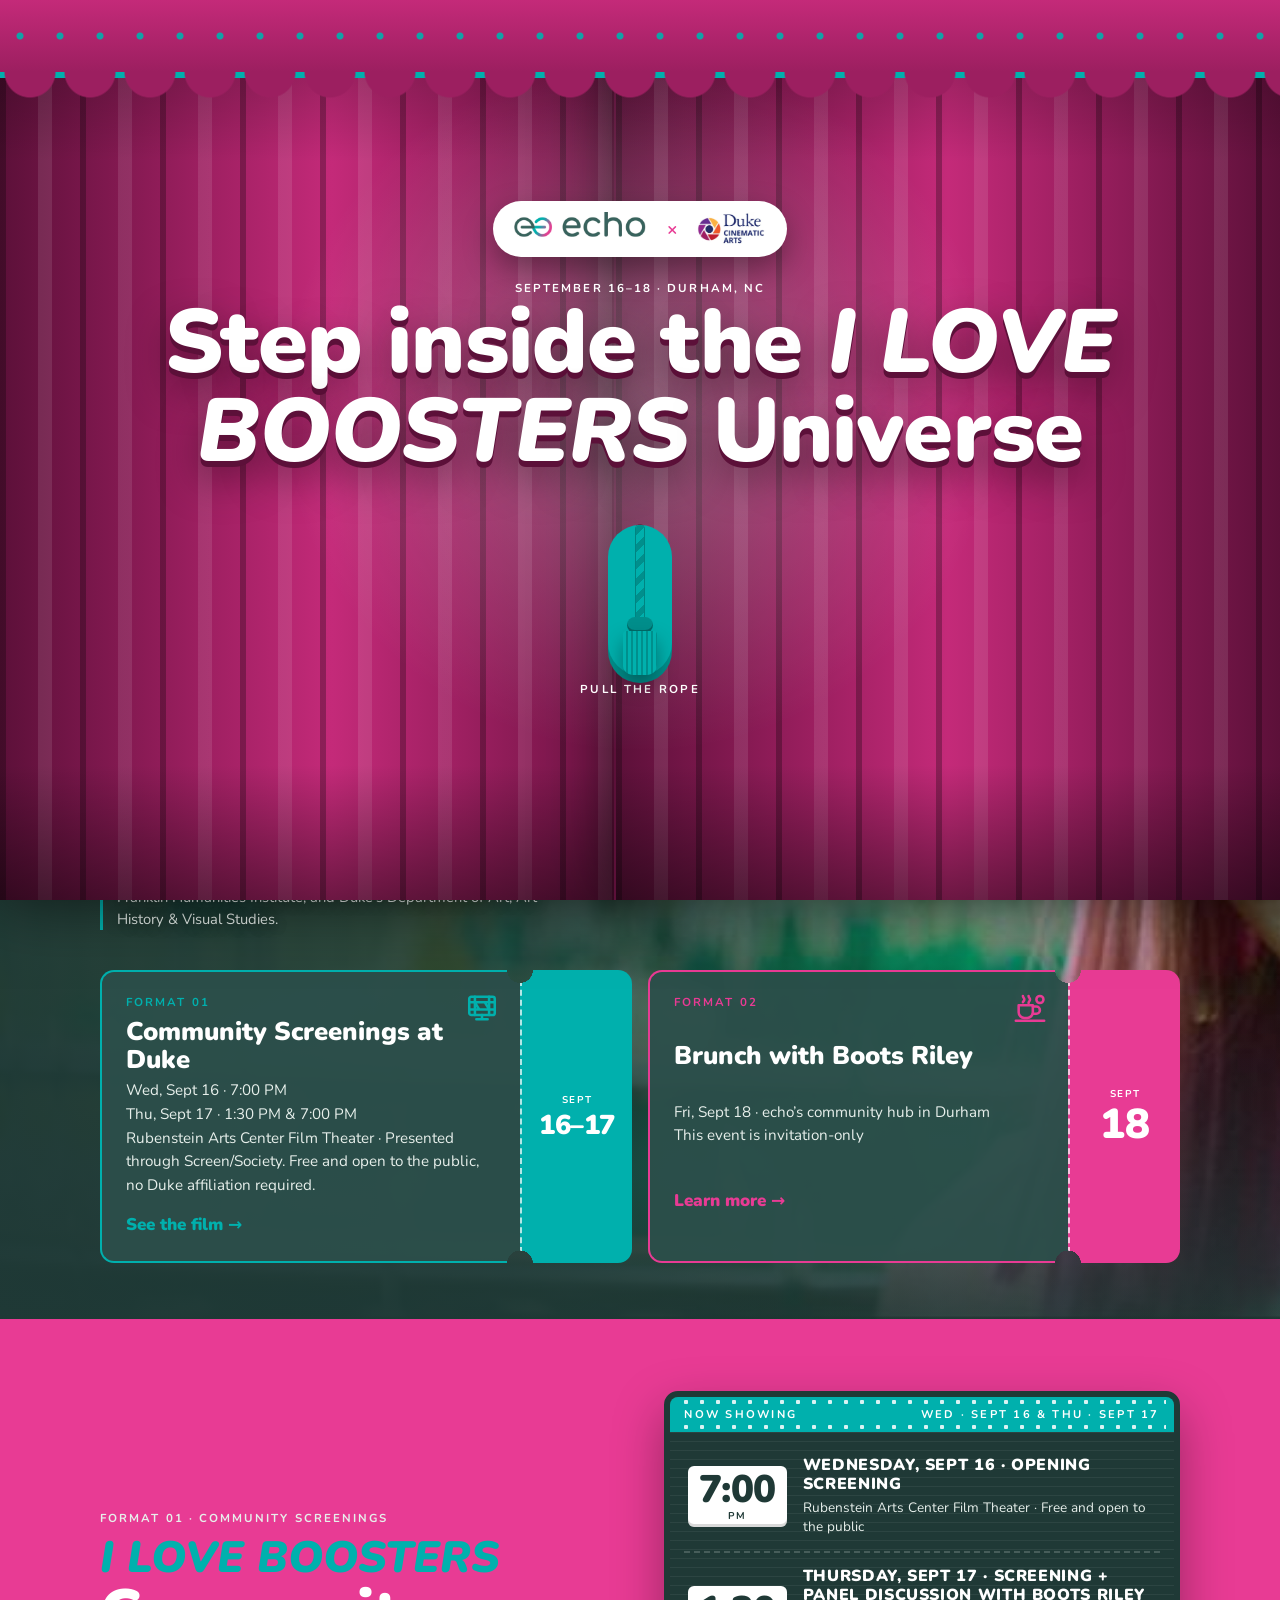
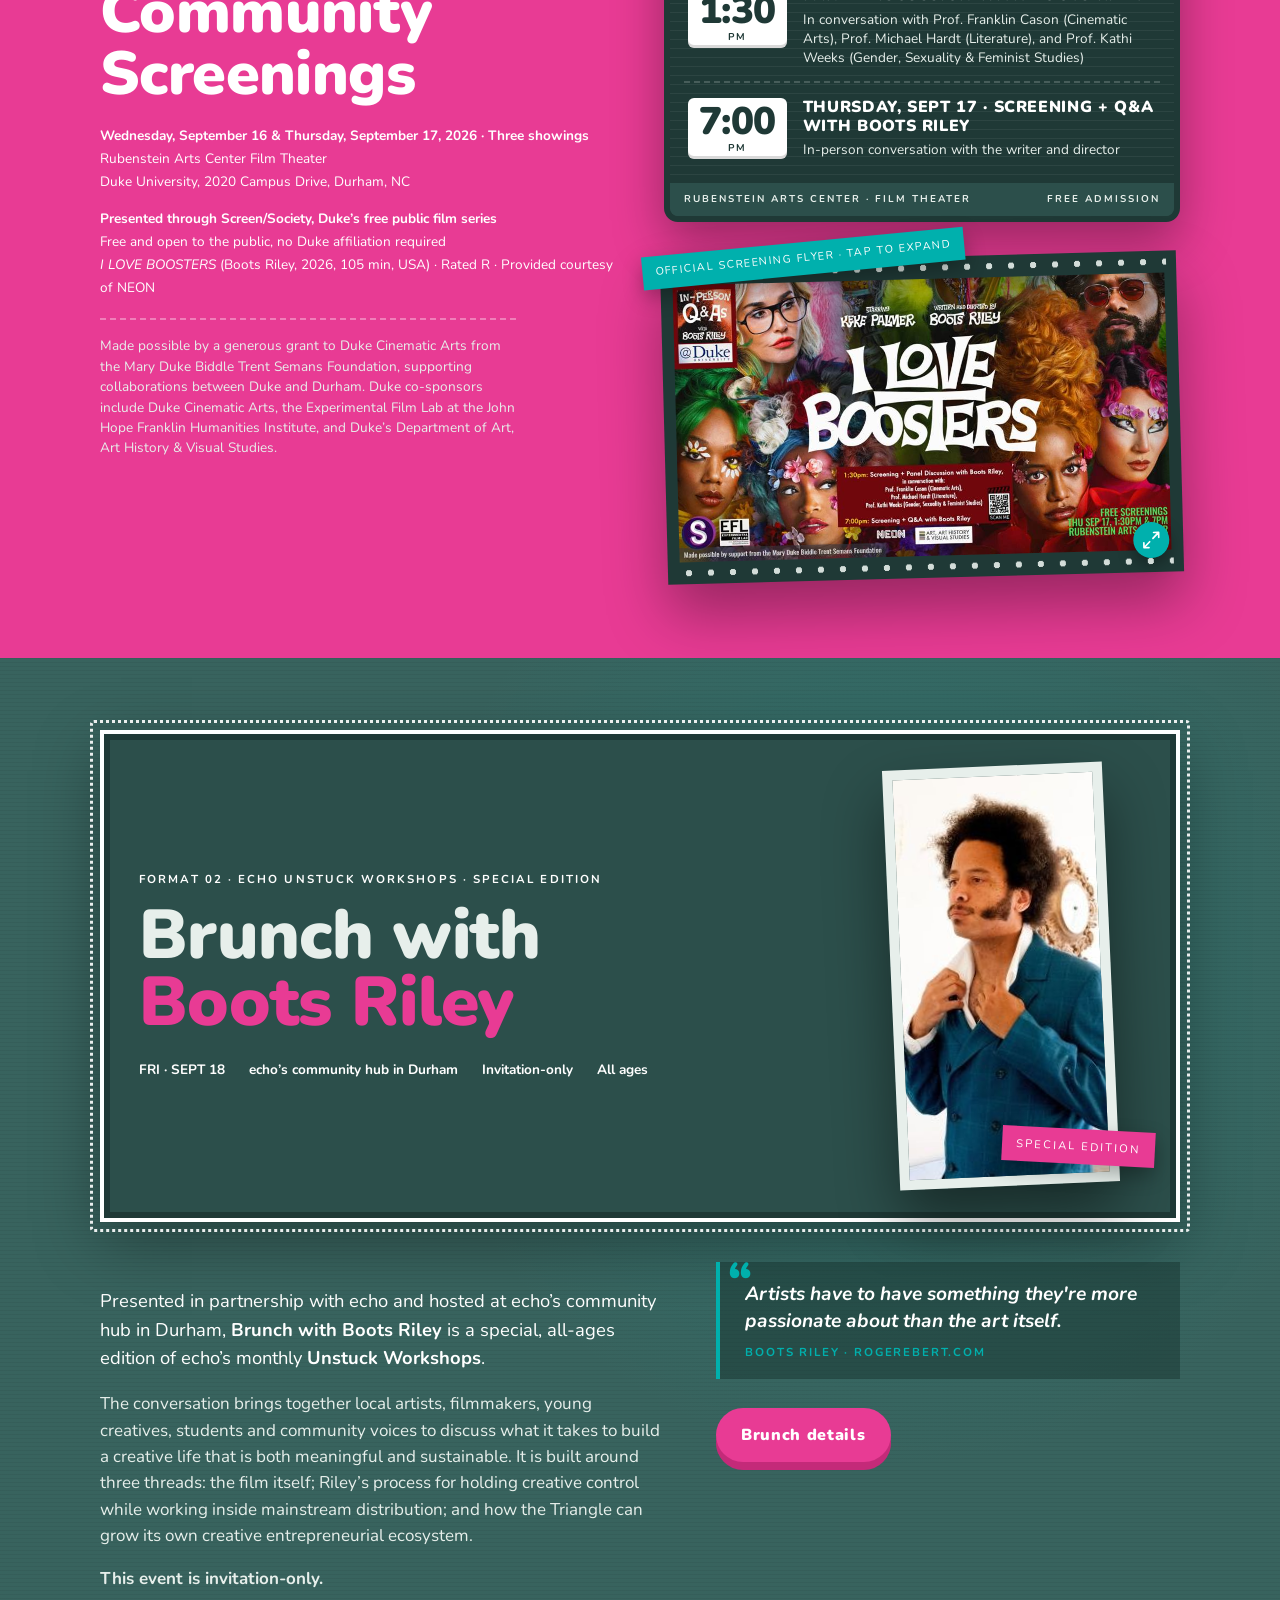
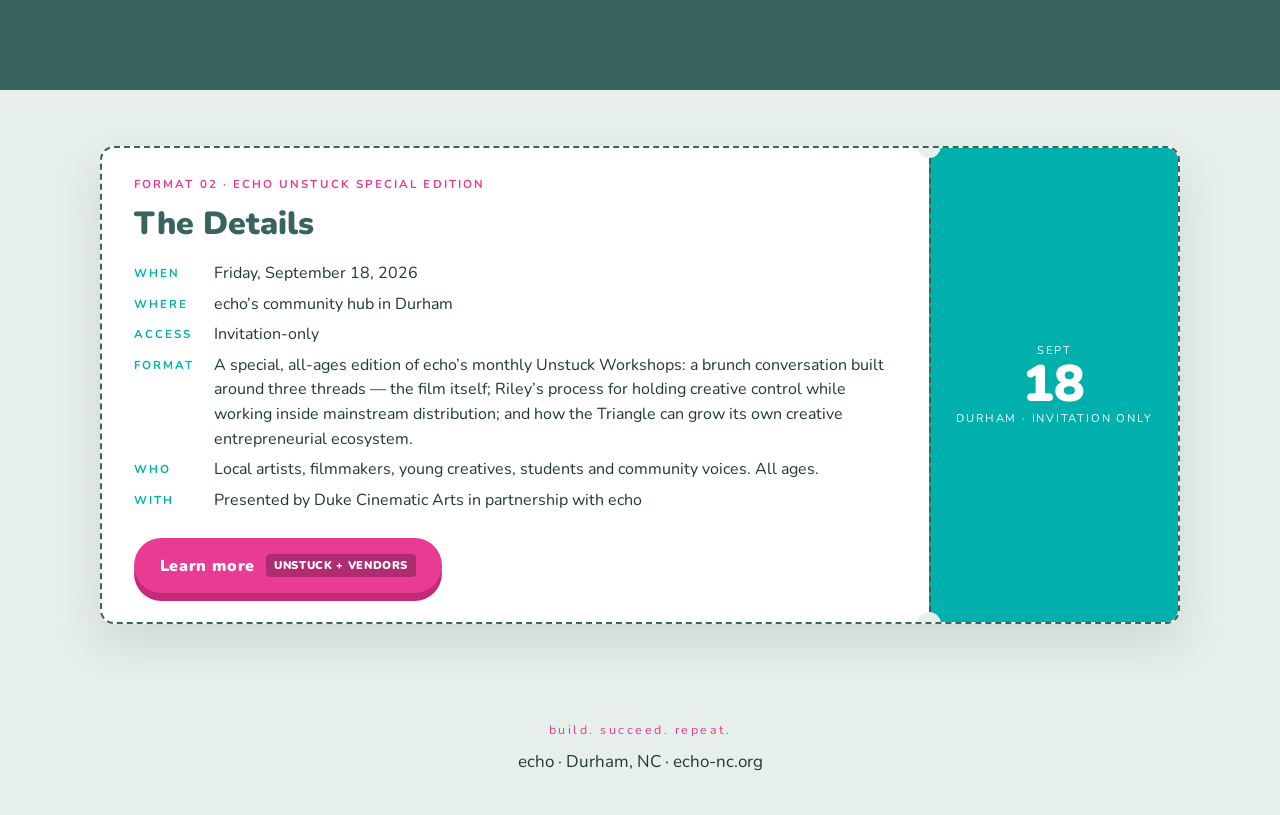
==== commit 4715de0a: "Three screenings: add Wednesday Sept 16 at 7 PM; three-day framing; grant credit in the hero Co-Auth" ====
--- a/index.html
+++ b/index.html
@@ -4,7 +4,7 @@
   <meta charset="utf-8">
   <meta name="viewport" content="width=device-width, initial-scale=1">
   <title>I LOVE BOOSTERS · Boots Riley in Durham · echo × Duke Cinematic Arts</title>
-  <meta name="description" content="Duke Cinematic Arts brings Boots Riley's I LOVE BOOSTERS to Durham for two days: free public screenings at the Rubenstein Arts Center through Screen/Society on September 17, and a community conversation hosted in partnership with echo at echo’s community hub in Durham on September 18.">
+  <meta name="description" content="Duke Cinematic Arts brings Boots Riley's I LOVE BOOSTERS to Durham for three days: free public screenings at the Rubenstein Arts Center through Screen/Society on September 16 and 17, and a community conversation hosted in partnership with echo at their community hub in Durham on September 18.">
   <meta property="og:title" content="Step inside the I LOVE BOOSTERS Universe">
   <meta property="og:description" content="Free screenings with Boots Riley at Duke · Sept 17. Brunch with Boots at echo · Sept 18. Durham, NC.">
   <meta property="og:image" content="still.jpg">
@@ -12,7 +12,7 @@
   <link rel="preconnect" href="https://fonts.googleapis.com">
   <link rel="preconnect" href="https://fonts.gstatic.com" crossorigin>
   <link rel="stylesheet" href="https://fonts.googleapis.com/css2?family=Nunito:ital,wght@0,400;0,600;0,700;0,900;1,400;1,700;1,900&display=swap">
-  <link rel="stylesheet" href="styles.css?v=242fa9f0">
+  <link rel="stylesheet" href="styles.css?v=37f54408">
 </head>
 <body>
 <div id="stage" aria-label="Curtain">
@@ -25,7 +25,7 @@
       <div class="presenters">
         <div class="lockup"><img src="logo_echo.png" alt="echo"><span class="x">×</span><img src="logo_duke.png" alt="Duke Cinematic Arts"></div>
       </div>
-      <div class="eyebrow">September 17 &amp; 18 · Durham, NC</div>
+      <div class="eyebrow">September 16–18 · Durham, NC</div>
       <h1>Step inside the <em>I LOVE BOOSTERS</em> Universe</h1>
       <div class="rope-wrap">
         <button class="rope" id="rope" type="button" aria-label="Pull the rope to open the curtain"><span class="cord"></span><span class="knot"></span><span class="tassel"></span></button>
@@ -57,9 +57,10 @@
   <img class="hero-photo" src="still.jpg" alt="">
   <div class="wrap hero-wrap">
     <div class="hero-copy">
-      <div class="eyebrow">Duke Cinematic Arts presents · September 17 &amp; 18 · Durham, NC</div>
+      <div class="eyebrow">Duke Cinematic Arts presents · September 16–18 · Durham, NC</div>
       <h1>Step inside the <em>I LOVE BOOSTERS</em> Universe</h1>
-      <p class="lede">Two days of free screenings and a community conversation, built around <strong><i>I LOVE BOOSTERS</i></strong>, the new feature from filmmaker, musician and organizer <strong>Boots Riley</strong>. Free public screenings at the Rubenstein Arts Center through Cinematic Arts’ Screen/Society, plus a special community conversation hosted in partnership with echo at echo’s community hub in Durham.</p>
+      <p class="lede">Three days of free screenings and a community conversation, built around <strong><i>I LOVE BOOSTERS</i></strong>, the new feature from filmmaker, musician and organizer <strong>Boots Riley</strong>. Free public screenings at the Rubenstein Arts Center through Cinematic Arts’ Screen/Society, plus a special community conversation hosted in partnership with echo at their community hub in Durham.</p>
+      <p class="hero-credit">Made possible by a generous grant to Duke Cinematic Arts from the Mary Duke Biddle Trent Semans Foundation, supporting collaborations between Duke and Durham. Duke co-sponsors include Duke Cinematic Arts, the Experimental Film Lab at the John Hope Franklin Humanities Institute, and Duke’s Department of Art, Art History &amp; Visual Studies.</p>
     </div>
     <div class="formats">
       <a class="format tkt" href="#screening">
@@ -67,12 +68,12 @@
           <svg class="ico" viewBox="0 0 24 24" width="34" height="34" fill="none" stroke="currentColor" stroke-width="1.8" stroke-linecap="round" stroke-linejoin="round" aria-hidden="true"><rect x="3" y="4" width="18" height="13" rx="1.5"></rect><path d="M3 8h18M3 13h18M7 4v13M17 4v13M7 8l3 5M14 8l3 5"></path><path d="M12 17v3M8 20h8"></path></svg>
           <span class="num">Format 01</span>
           <span class="name">Community Screenings at Duke</span>
-          <span class="meta">Thu, Sept 17 · 1:30 PM &amp; 7:00 PM · Rubenstein Arts Center Film Theater<br>Presented through Screen/Society. Free and open to the public, no Duke affiliation required.</span>
+          <span class="meta">Wed, Sept 16 · 7:00 PM<br>Thu, Sept 17 · 1:30 PM &amp; 7:00 PM<br>Rubenstein Arts Center Film Theater · Presented through Screen/Society. Free and open to the public, no Duke affiliation required.</span>
           <span class="go">See the film →</span>
         </div>
         <div class="tkt-stub">
           <span class="stub-mo">Sept</span>
-          <span class="stub-day">17</span>
+          <span class="stub-day range">16–17</span>
         </div>
       </a>
       <a class="format tkt" href="#brunch">
@@ -97,22 +98,26 @@
     <div>
       <div class="eyebrow">Format 01 · Community Screenings</div>
       <h2><em>I LOVE BOOSTERS</em>Community Screenings</h2>
-      <p class="when"><b>Thursday, September 17, 2026 · Two showings</b><br>Rubenstein Arts Center Film Theater<br>Duke University, 2020 Campus Drive, Durham, NC</p>
+      <p class="when"><b>Wednesday, September 16 &amp; Thursday, September 17, 2026 · Three showings</b><br>Rubenstein Arts Center Film Theater<br>Duke University, 2020 Campus Drive, Durham, NC</p>
       <p class="when"><b>Presented through Screen/Society, Duke’s free public film series</b><br>Free and open to the public, no Duke affiliation required<br><i>I LOVE BOOSTERS</i> (Boots Riley, 2026, 105 min, USA) · Rated R · Provided courtesy of NEON</p>
       <p class="sponsors">Made possible by a generous grant to Duke Cinematic Arts from the Mary Duke Biddle Trent Semans Foundation, supporting collaborations between Duke and Durham. Duke co-sponsors include Duke Cinematic Arts, the Experimental Film Lab at the John Hope Franklin Humanities Institute, and Duke’s Department of Art, Art History &amp; Visual Studies.</p>
 
     </div>
     <div class="frames">
       <div class="boxoffice" aria-label="Showtimes">
-        <div class="bo-head"><span>Now showing</span><span>Thu · Sept 17</span></div>
+        <div class="bo-head"><span>Now showing</span><span>Wed · Sept 16 &amp; Thu · Sept 17</span></div>
         <div class="bo-board">
           <div class="bo-row">
+            <span class="bo-time">7:00<small>PM</small></span>
+            <div class="bo-copy"><b>Wednesday, Sept 16 · Opening screening</b><span>Rubenstein Arts Center Film Theater · Free and open to the public</span></div>
+          </div>
+          <div class="bo-row">
             <span class="bo-time">1:30<small>PM</small></span>
-            <div class="bo-copy"><b>Screening + panel discussion with Boots Riley</b><span>In conversation with Prof. Franklin Cason (Cinematic Arts), Prof. Michael Hardt (Literature), and Prof. Kathi Weeks (Gender, Sexuality &amp; Feminist Studies)</span></div>
+            <div class="bo-copy"><b>Thursday, Sept 17 · Screening + panel discussion with Boots Riley</b><span>In conversation with Prof. Franklin Cason (Cinematic Arts), Prof. Michael Hardt (Literature), and Prof. Kathi Weeks (Gender, Sexuality &amp; Feminist Studies)</span></div>
           </div>
           <div class="bo-row">
             <span class="bo-time">7:00<small>PM</small></span>
-            <div class="bo-copy"><b>Screening + Q&amp;A with Boots Riley</b><span>In-person conversation with the writer and director</span></div>
+            <div class="bo-copy"><b>Thursday, Sept 17 · Screening + Q&amp;A with Boots Riley</b><span>In-person conversation with the writer and director</span></div>
           </div>
         </div>
         <div class="bo-foot"><span>Rubenstein Arts Center · Film Theater</span><span>Free admission</span></div>
--- a/styles.css
+++ b/styles.css
@@ -431,3 +431,7 @@
 .ticket .more-btn:hover{transform:translateY(3px);box-shadow:0 5px 0 var(--pink-deep)}
 .brunch-more[hidden]{display:none!important}
 .brunch-more{scroll-margin-top:1rem}
+
+/* three-day update */
+.hero-credit{margin:1.1rem 0 0;max-width:60ch;font-size:.92rem;line-height:1.5;color:var(--mint);text-shadow:0 2px 12px rgba(0,0,0,.5);border-left:3px solid var(--sea);padding-left:.9rem}
+.format.tkt .stub-day.range{font-size:1.7rem;letter-spacing:-.02em;margin-top:.15rem}
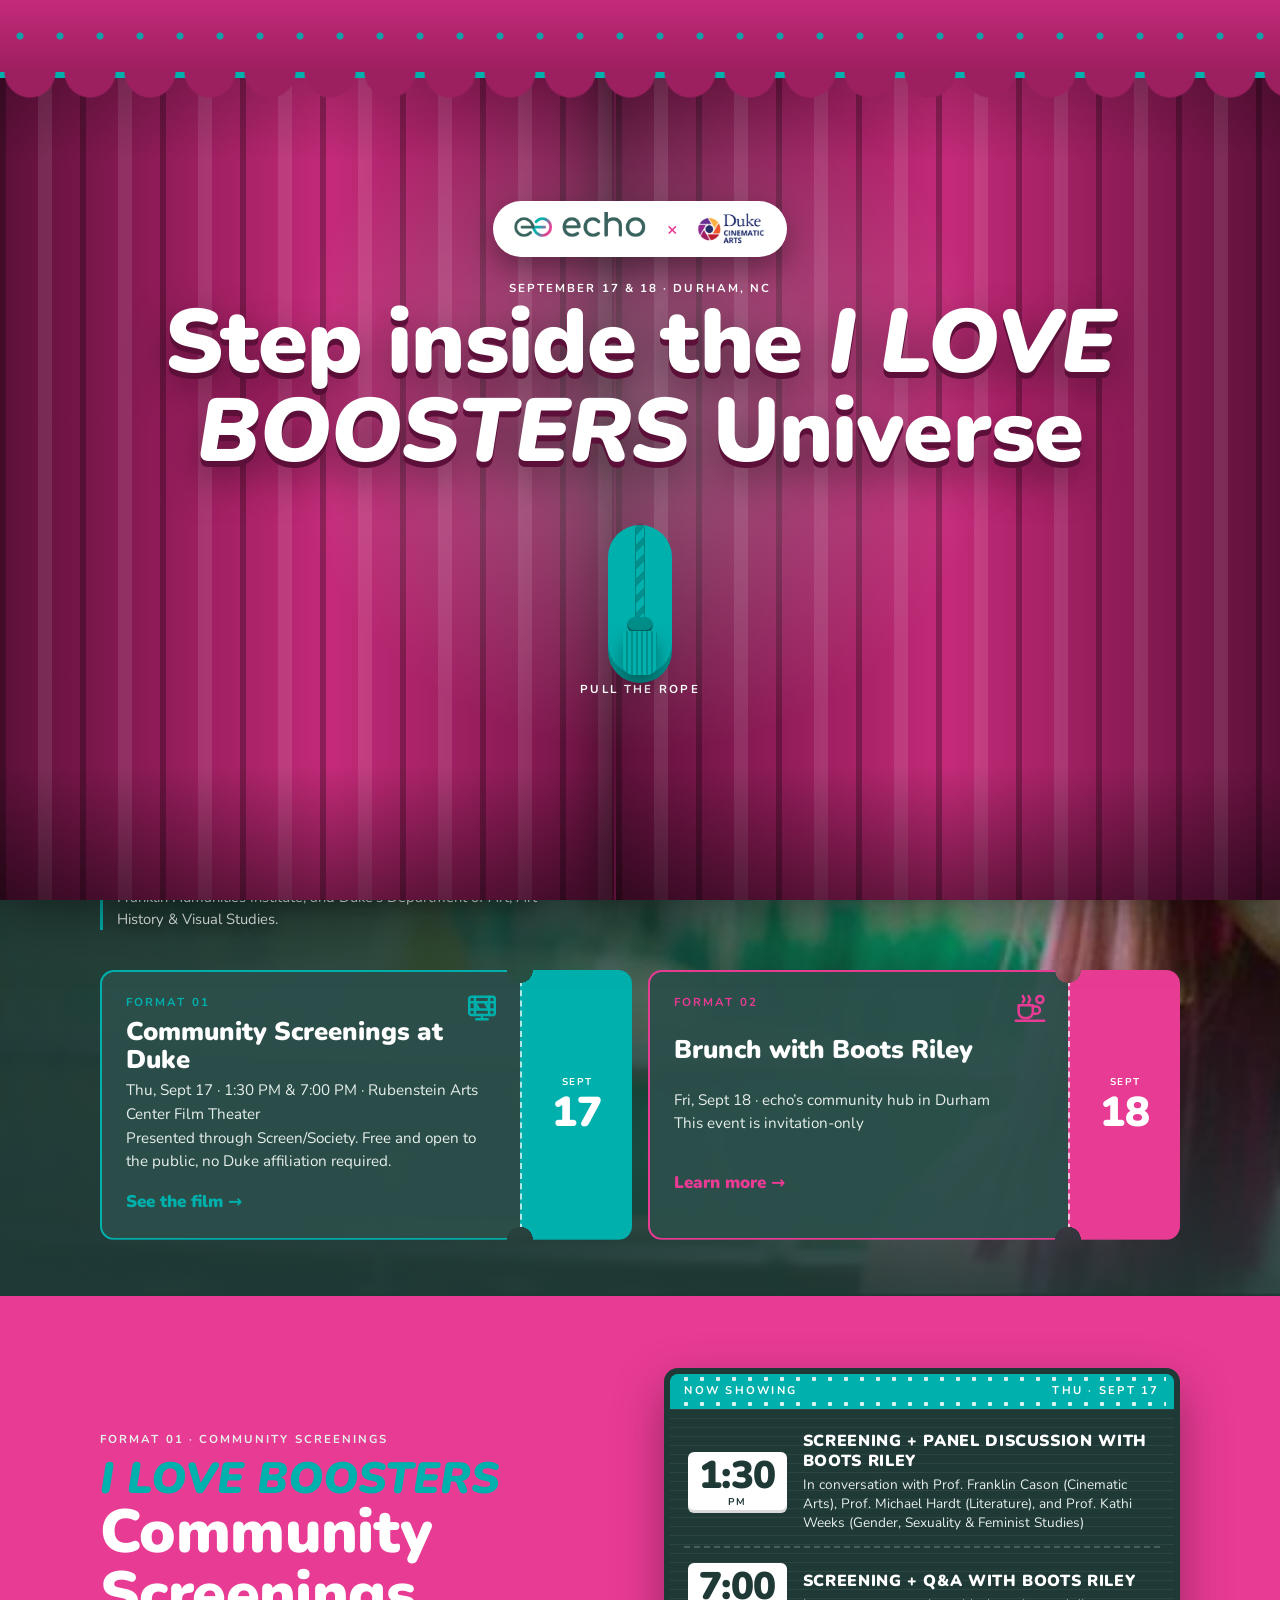
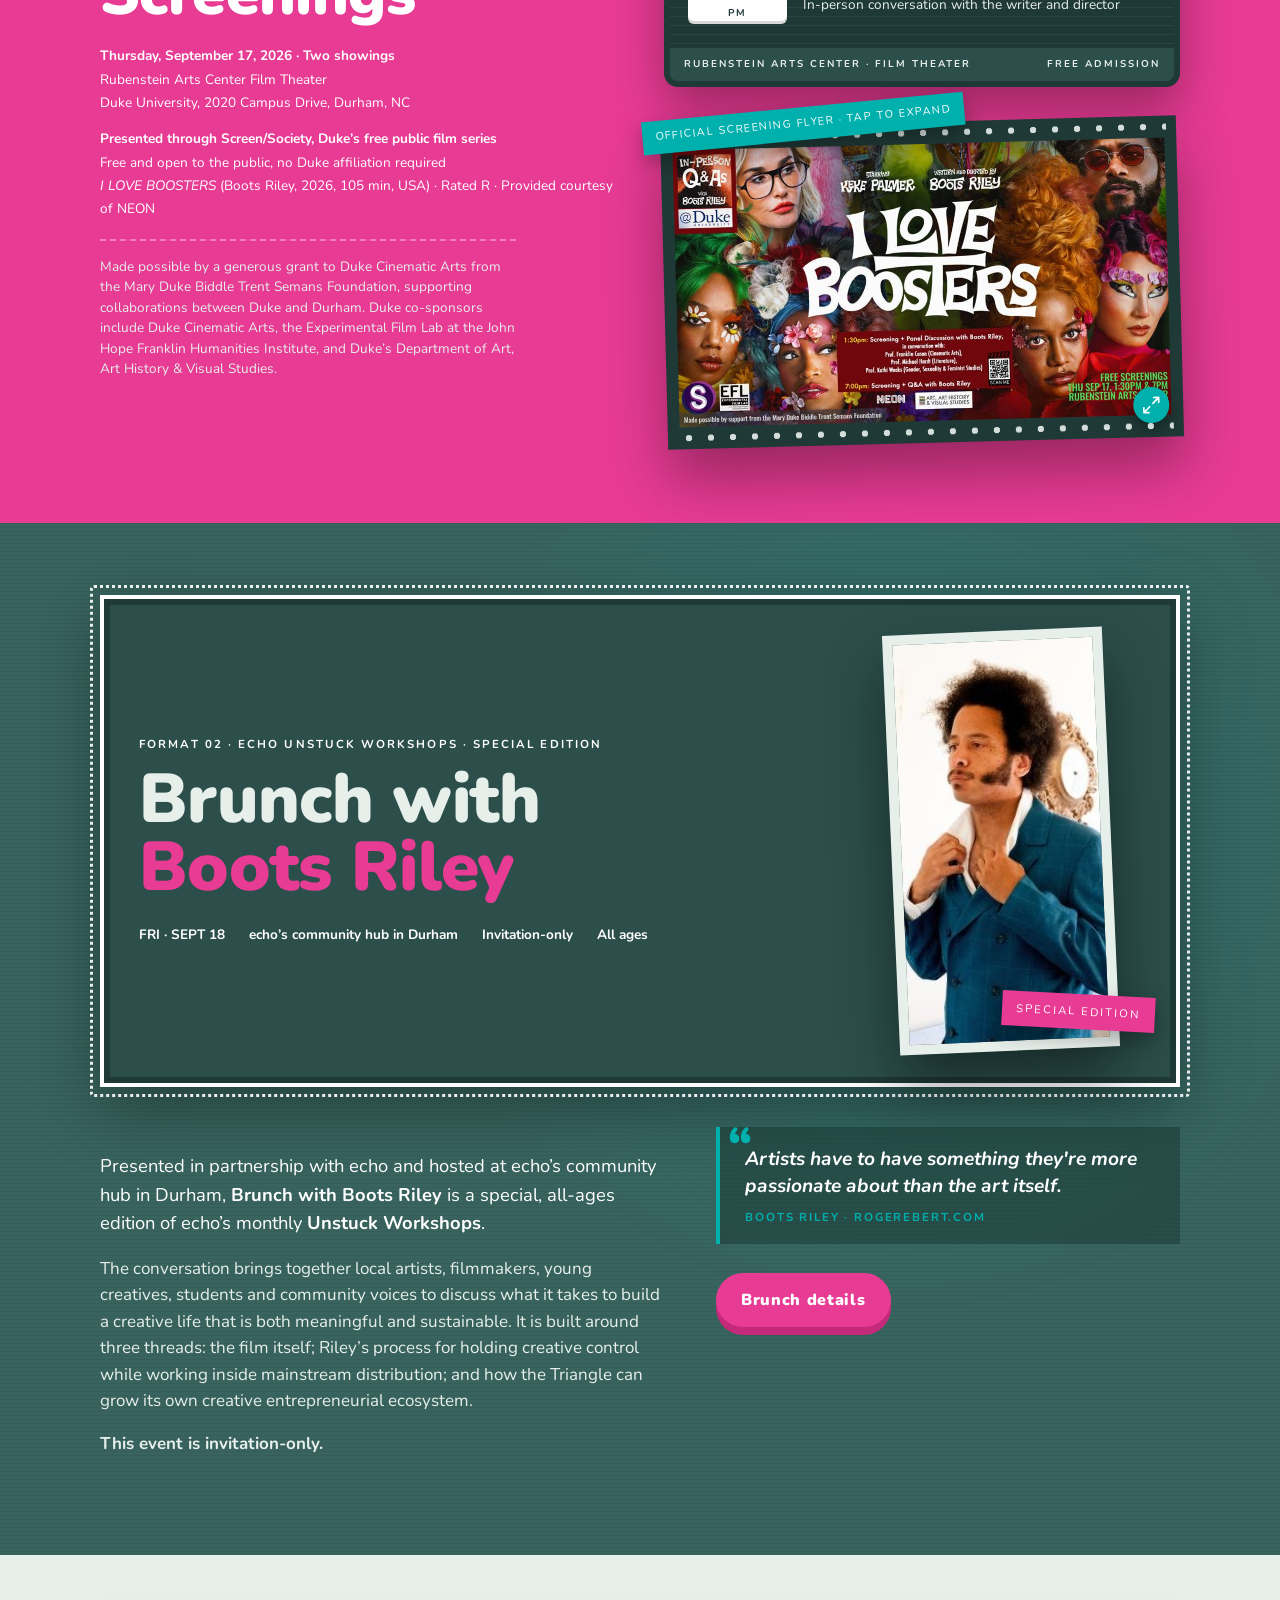
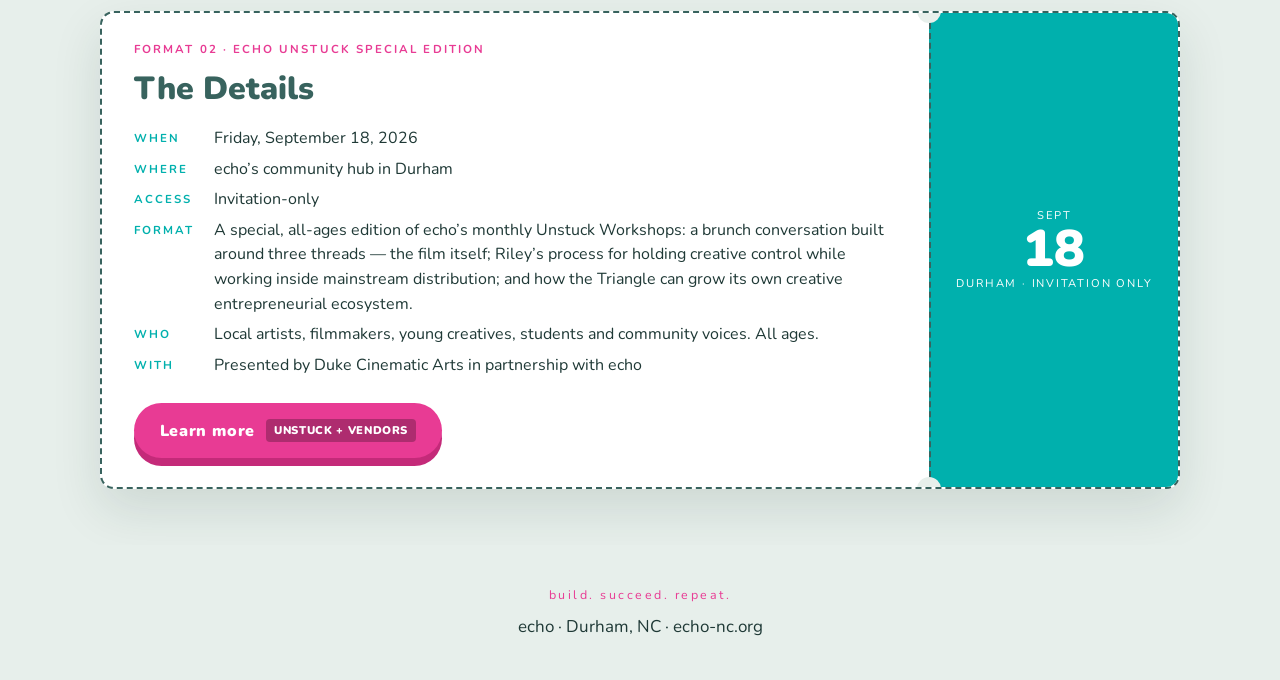
==== commit ee39db37: "Revert to two days: Thursday screenings only (grant credit stays in the hero) Co-Authored-By: Claude" ====
--- a/index.html
+++ b/index.html
@@ -4,7 +4,7 @@
   <meta charset="utf-8">
   <meta name="viewport" content="width=device-width, initial-scale=1">
   <title>I LOVE BOOSTERS · Boots Riley in Durham · echo × Duke Cinematic Arts</title>
-  <meta name="description" content="Duke Cinematic Arts brings Boots Riley's I LOVE BOOSTERS to Durham for three days: free public screenings at the Rubenstein Arts Center through Screen/Society on September 16 and 17, and a community conversation hosted in partnership with echo at their community hub in Durham on September 18.">
+  <meta name="description" content="Duke Cinematic Arts brings Boots Riley's I LOVE BOOSTERS to Durham for two days: free public screenings at the Rubenstein Arts Center through Screen/Society on September 17, and a community conversation hosted in partnership with echo at their community hub in Durham on September 18.">
   <meta property="og:title" content="Step inside the I LOVE BOOSTERS Universe">
   <meta property="og:description" content="Free screenings with Boots Riley at Duke · Sept 17. Brunch with Boots at echo · Sept 18. Durham, NC.">
   <meta property="og:image" content="still.jpg">
@@ -25,7 +25,7 @@
       <div class="presenters">
         <div class="lockup"><img src="logo_echo.png" alt="echo"><span class="x">×</span><img src="logo_duke.png" alt="Duke Cinematic Arts"></div>
       </div>
-      <div class="eyebrow">September 16–18 · Durham, NC</div>
+      <div class="eyebrow">September 17 &amp; 18 · Durham, NC</div>
       <h1>Step inside the <em>I LOVE BOOSTERS</em> Universe</h1>
       <div class="rope-wrap">
         <button class="rope" id="rope" type="button" aria-label="Pull the rope to open the curtain"><span class="cord"></span><span class="knot"></span><span class="tassel"></span></button>
@@ -57,9 +57,9 @@
   <img class="hero-photo" src="still.jpg" alt="">
   <div class="wrap hero-wrap">
     <div class="hero-copy">
-      <div class="eyebrow">Duke Cinematic Arts presents · September 16–18 · Durham, NC</div>
+      <div class="eyebrow">Duke Cinematic Arts presents · September 17 &amp; 18 · Durham, NC</div>
       <h1>Step inside the <em>I LOVE BOOSTERS</em> Universe</h1>
-      <p class="lede">Three days of free screenings and a community conversation, built around <strong><i>I LOVE BOOSTERS</i></strong>, the new feature from filmmaker, musician and organizer <strong>Boots Riley</strong>. Free public screenings at the Rubenstein Arts Center through Cinematic Arts’ Screen/Society, plus a special community conversation hosted in partnership with echo at their community hub in Durham.</p>
+      <p class="lede">Two days of free screenings and a community conversation, built around <strong><i>I LOVE BOOSTERS</i></strong>, the new feature from filmmaker, musician and organizer <strong>Boots Riley</strong>. Free public screenings at the Rubenstein Arts Center through Cinematic Arts’ Screen/Society, plus a special community conversation hosted in partnership with echo at their community hub in Durham.</p>
       <p class="hero-credit">Made possible by a generous grant to Duke Cinematic Arts from the Mary Duke Biddle Trent Semans Foundation, supporting collaborations between Duke and Durham. Duke co-sponsors include Duke Cinematic Arts, the Experimental Film Lab at the John Hope Franklin Humanities Institute, and Duke’s Department of Art, Art History &amp; Visual Studies.</p>
     </div>
     <div class="formats">
@@ -68,12 +68,12 @@
           <svg class="ico" viewBox="0 0 24 24" width="34" height="34" fill="none" stroke="currentColor" stroke-width="1.8" stroke-linecap="round" stroke-linejoin="round" aria-hidden="true"><rect x="3" y="4" width="18" height="13" rx="1.5"></rect><path d="M3 8h18M3 13h18M7 4v13M17 4v13M7 8l3 5M14 8l3 5"></path><path d="M12 17v3M8 20h8"></path></svg>
           <span class="num">Format 01</span>
           <span class="name">Community Screenings at Duke</span>
-          <span class="meta">Wed, Sept 16 · 7:00 PM<br>Thu, Sept 17 · 1:30 PM &amp; 7:00 PM<br>Rubenstein Arts Center Film Theater · Presented through Screen/Society. Free and open to the public, no Duke affiliation required.</span>
+          <span class="meta">Thu, Sept 17 · 1:30 PM &amp; 7:00 PM · Rubenstein Arts Center Film Theater<br>Presented through Screen/Society. Free and open to the public, no Duke affiliation required.</span>
           <span class="go">See the film →</span>
         </div>
         <div class="tkt-stub">
           <span class="stub-mo">Sept</span>
-          <span class="stub-day range">16–17</span>
+          <span class="stub-day">17</span>
         </div>
       </a>
       <a class="format tkt" href="#brunch">
@@ -98,26 +98,22 @@
     <div>
       <div class="eyebrow">Format 01 · Community Screenings</div>
       <h2><em>I LOVE BOOSTERS</em>Community Screenings</h2>
-      <p class="when"><b>Wednesday, September 16 &amp; Thursday, September 17, 2026 · Three showings</b><br>Rubenstein Arts Center Film Theater<br>Duke University, 2020 Campus Drive, Durham, NC</p>
+      <p class="when"><b>Thursday, September 17, 2026 · Two showings</b><br>Rubenstein Arts Center Film Theater<br>Duke University, 2020 Campus Drive, Durham, NC</p>
       <p class="when"><b>Presented through Screen/Society, Duke’s free public film series</b><br>Free and open to the public, no Duke affiliation required<br><i>I LOVE BOOSTERS</i> (Boots Riley, 2026, 105 min, USA) · Rated R · Provided courtesy of NEON</p>
       <p class="sponsors">Made possible by a generous grant to Duke Cinematic Arts from the Mary Duke Biddle Trent Semans Foundation, supporting collaborations between Duke and Durham. Duke co-sponsors include Duke Cinematic Arts, the Experimental Film Lab at the John Hope Franklin Humanities Institute, and Duke’s Department of Art, Art History &amp; Visual Studies.</p>
 
     </div>
     <div class="frames">
       <div class="boxoffice" aria-label="Showtimes">
-        <div class="bo-head"><span>Now showing</span><span>Wed · Sept 16 &amp; Thu · Sept 17</span></div>
+        <div class="bo-head"><span>Now showing</span><span>Thu · Sept 17</span></div>
         <div class="bo-board">
           <div class="bo-row">
-            <span class="bo-time">7:00<small>PM</small></span>
-            <div class="bo-copy"><b>Wednesday, Sept 16 · Opening screening</b><span>Rubenstein Arts Center Film Theater · Free and open to the public</span></div>
-          </div>
-          <div class="bo-row">
             <span class="bo-time">1:30<small>PM</small></span>
-            <div class="bo-copy"><b>Thursday, Sept 17 · Screening + panel discussion with Boots Riley</b><span>In conversation with Prof. Franklin Cason (Cinematic Arts), Prof. Michael Hardt (Literature), and Prof. Kathi Weeks (Gender, Sexuality &amp; Feminist Studies)</span></div>
+            <div class="bo-copy"><b>Screening + panel discussion with Boots Riley</b><span>In conversation with Prof. Franklin Cason (Cinematic Arts), Prof. Michael Hardt (Literature), and Prof. Kathi Weeks (Gender, Sexuality &amp; Feminist Studies)</span></div>
           </div>
           <div class="bo-row">
             <span class="bo-time">7:00<small>PM</small></span>
-            <div class="bo-copy"><b>Thursday, Sept 17 · Screening + Q&amp;A with Boots Riley</b><span>In-person conversation with the writer and director</span></div>
+            <div class="bo-copy"><b>Screening + Q&amp;A with Boots Riley</b><span>In-person conversation with the writer and director</span></div>
           </div>
         </div>
         <div class="bo-foot"><span>Rubenstein Arts Center · Film Theater</span><span>Free admission</span></div>
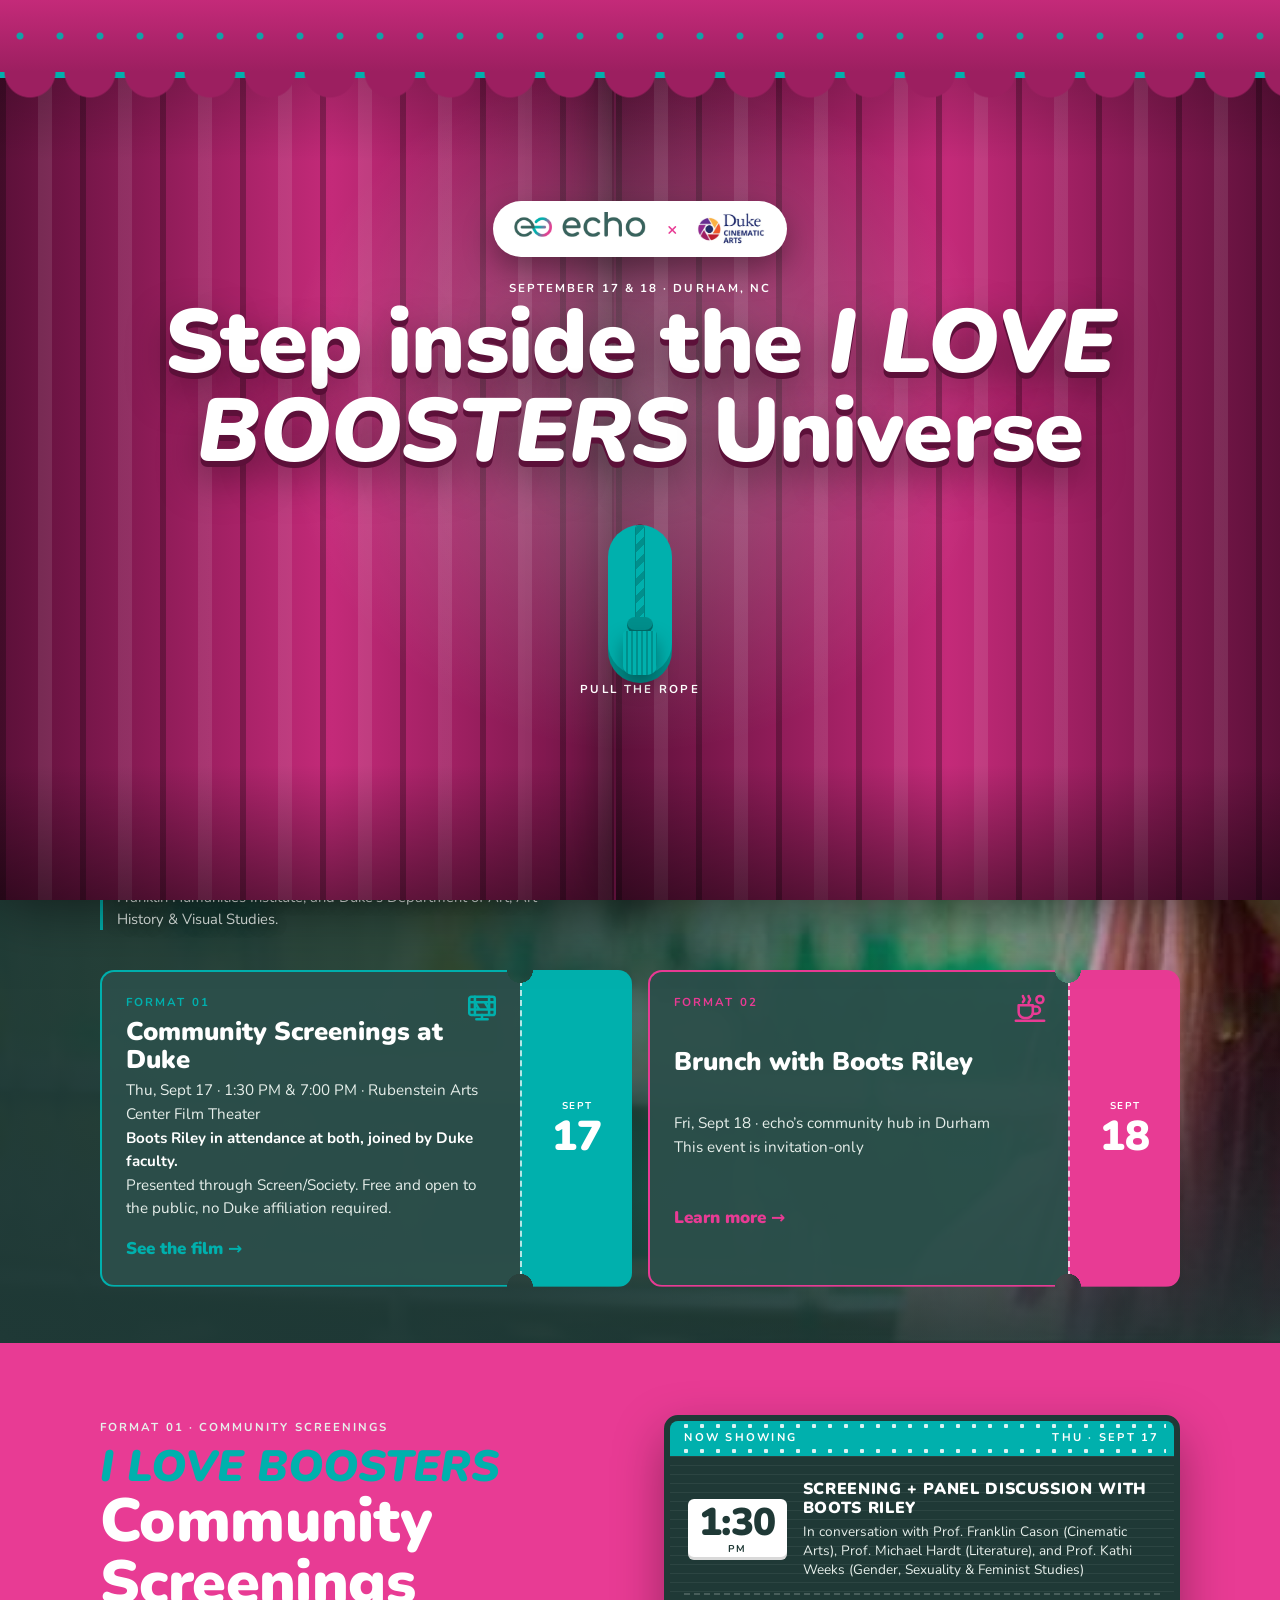
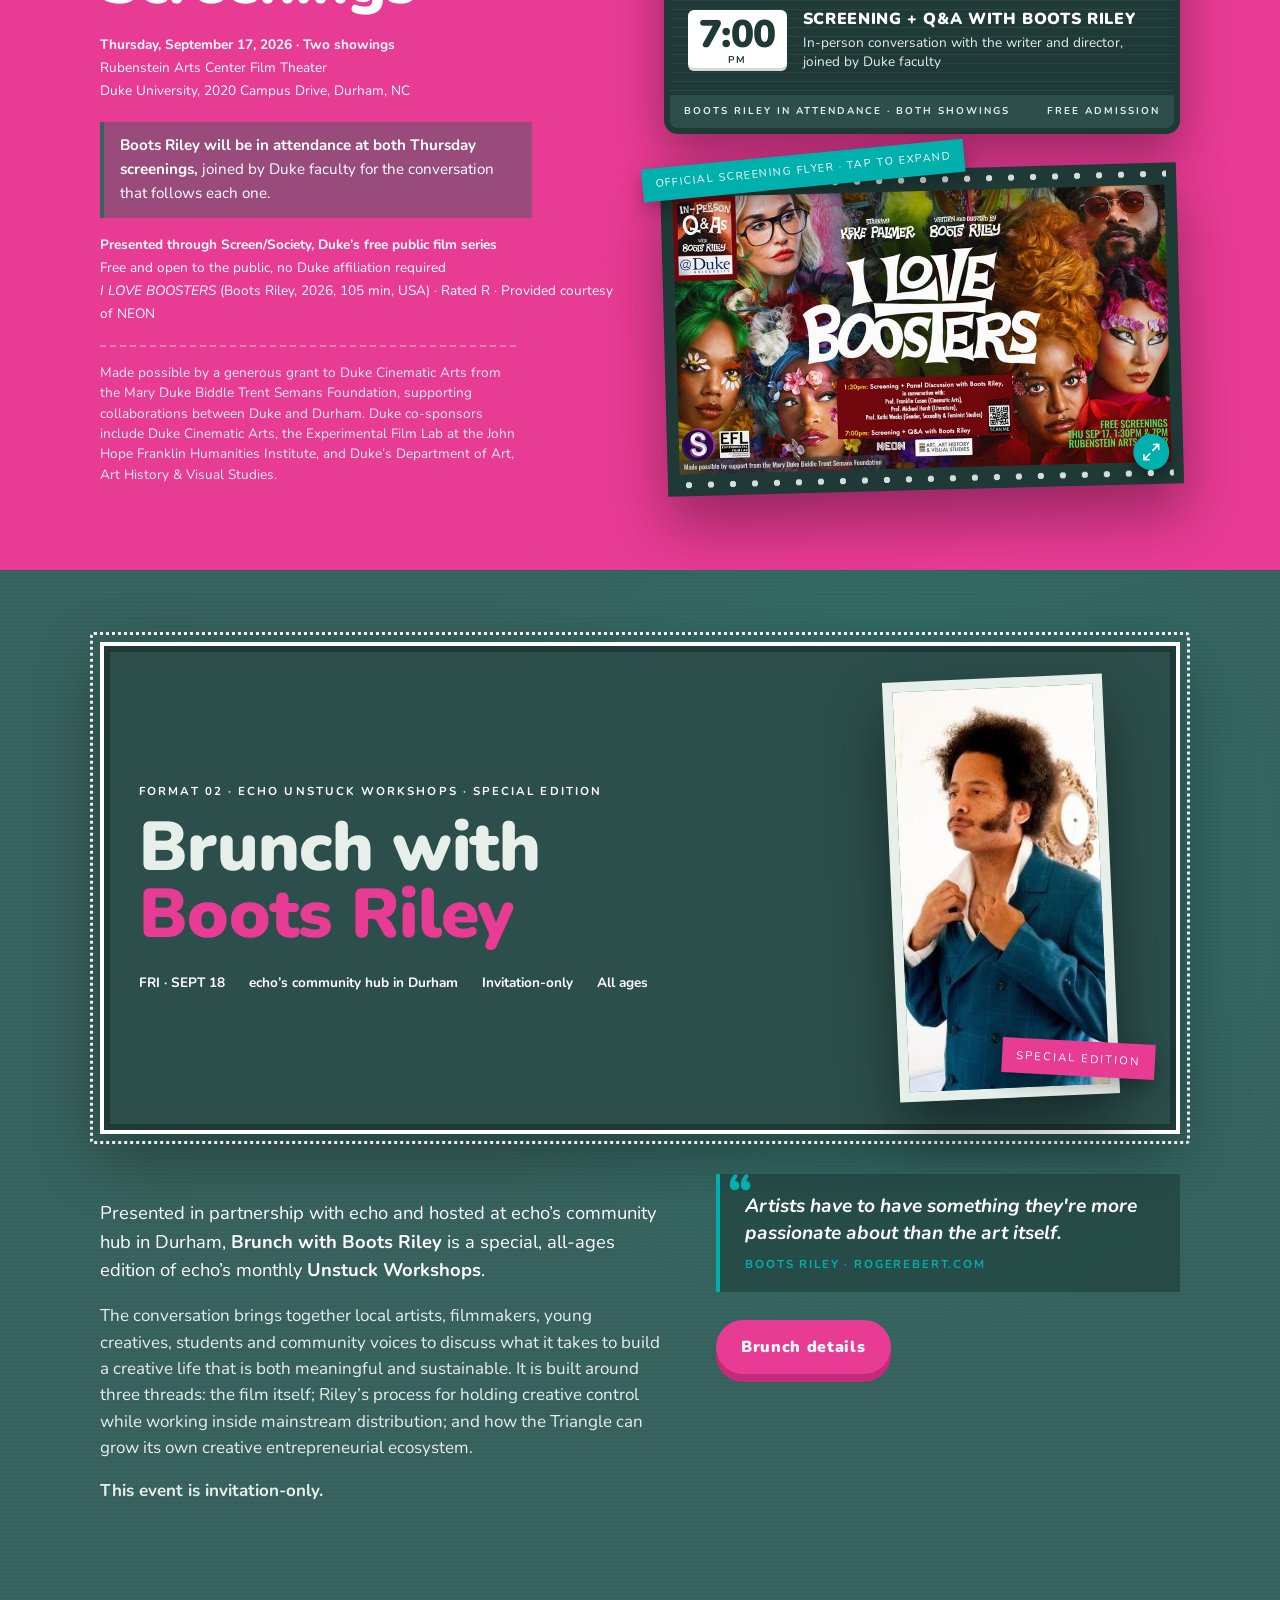
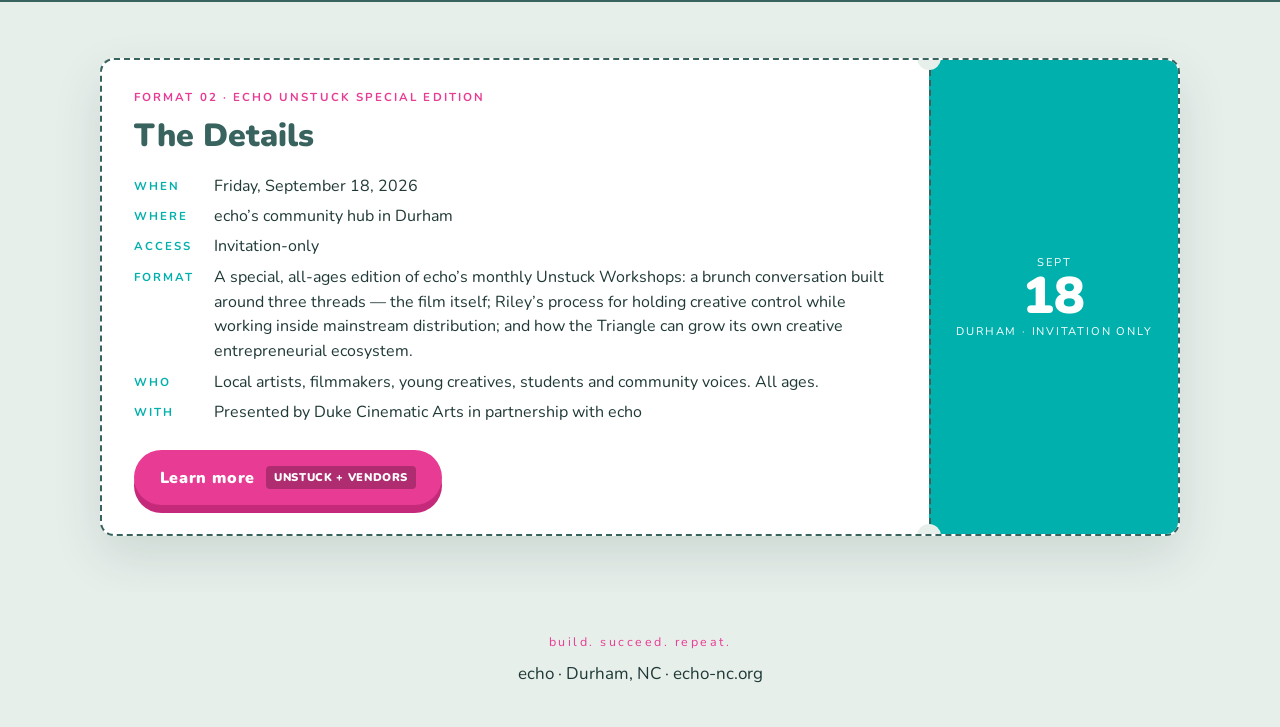
==== commit 6ec7658f: "Call out Boots Riley in attendance at both Thursday screenings, joined by Duke faculty Co-Authored-B" ====
--- a/index.html
+++ b/index.html
@@ -12,7 +12,7 @@
   <link rel="preconnect" href="https://fonts.googleapis.com">
   <link rel="preconnect" href="https://fonts.gstatic.com" crossorigin>
   <link rel="stylesheet" href="https://fonts.googleapis.com/css2?family=Nunito:ital,wght@0,400;0,600;0,700;0,900;1,400;1,700;1,900&display=swap">
-  <link rel="stylesheet" href="styles.css?v=37f54408">
+  <link rel="stylesheet" href="styles.css?v=b7d57894">
 </head>
 <body>
 <div id="stage" aria-label="Curtain">
@@ -68,7 +68,7 @@
           <svg class="ico" viewBox="0 0 24 24" width="34" height="34" fill="none" stroke="currentColor" stroke-width="1.8" stroke-linecap="round" stroke-linejoin="round" aria-hidden="true"><rect x="3" y="4" width="18" height="13" rx="1.5"></rect><path d="M3 8h18M3 13h18M7 4v13M17 4v13M7 8l3 5M14 8l3 5"></path><path d="M12 17v3M8 20h8"></path></svg>
           <span class="num">Format 01</span>
           <span class="name">Community Screenings at Duke</span>
-          <span class="meta">Thu, Sept 17 · 1:30 PM &amp; 7:00 PM · Rubenstein Arts Center Film Theater<br>Presented through Screen/Society. Free and open to the public, no Duke affiliation required.</span>
+          <span class="meta">Thu, Sept 17 · 1:30 PM &amp; 7:00 PM · Rubenstein Arts Center Film Theater<br><strong>Boots Riley in attendance at both, joined by Duke faculty.</strong><br>Presented through Screen/Society. Free and open to the public, no Duke affiliation required.</span>
           <span class="go">See the film →</span>
         </div>
         <div class="tkt-stub">
@@ -99,6 +99,7 @@
       <div class="eyebrow">Format 01 · Community Screenings</div>
       <h2><em>I LOVE BOOSTERS</em>Community Screenings</h2>
       <p class="when"><b>Thursday, September 17, 2026 · Two showings</b><br>Rubenstein Arts Center Film Theater<br>Duke University, 2020 Campus Drive, Durham, NC</p>
+      <p class="note"><b>Boots Riley will be in attendance at both Thursday screenings,</b> joined by Duke faculty for the conversation that follows each one.</p>
       <p class="when"><b>Presented through Screen/Society, Duke’s free public film series</b><br>Free and open to the public, no Duke affiliation required<br><i>I LOVE BOOSTERS</i> (Boots Riley, 2026, 105 min, USA) · Rated R · Provided courtesy of NEON</p>
       <p class="sponsors">Made possible by a generous grant to Duke Cinematic Arts from the Mary Duke Biddle Trent Semans Foundation, supporting collaborations between Duke and Durham. Duke co-sponsors include Duke Cinematic Arts, the Experimental Film Lab at the John Hope Franklin Humanities Institute, and Duke’s Department of Art, Art History &amp; Visual Studies.</p>
 
@@ -113,10 +114,10 @@
           </div>
           <div class="bo-row">
             <span class="bo-time">7:00<small>PM</small></span>
-            <div class="bo-copy"><b>Screening + Q&amp;A with Boots Riley</b><span>In-person conversation with the writer and director</span></div>
+            <div class="bo-copy"><b>Screening + Q&amp;A with Boots Riley</b><span>In-person conversation with the writer and director, joined by Duke faculty</span></div>
           </div>
         </div>
-        <div class="bo-foot"><span>Rubenstein Arts Center · Film Theater</span><span>Free admission</span></div>
+        <div class="bo-foot"><span>Boots Riley in attendance · Both showings</span><span>Free admission</span></div>
       </div>
       <button class="frame flyer" id="poster-btn" type="button" aria-haspopup="dialog" aria-controls="poster" title="Expand the flyer">
         <span class="clap">Official screening flyer · Tap to expand</span>
--- a/styles.css
+++ b/styles.css
@@ -435,3 +435,5 @@
 /* three-day update */
 .hero-credit{margin:1.1rem 0 0;max-width:60ch;font-size:.92rem;line-height:1.5;color:var(--mint);text-shadow:0 2px 12px rgba(0,0,0,.5);border-left:3px solid var(--sea);padding-left:.9rem}
 .format.tkt .stub-day.range{font-size:1.7rem;letter-spacing:-.02em;margin-top:.15rem}
+
+.format.tkt .meta strong{color:var(--white)}
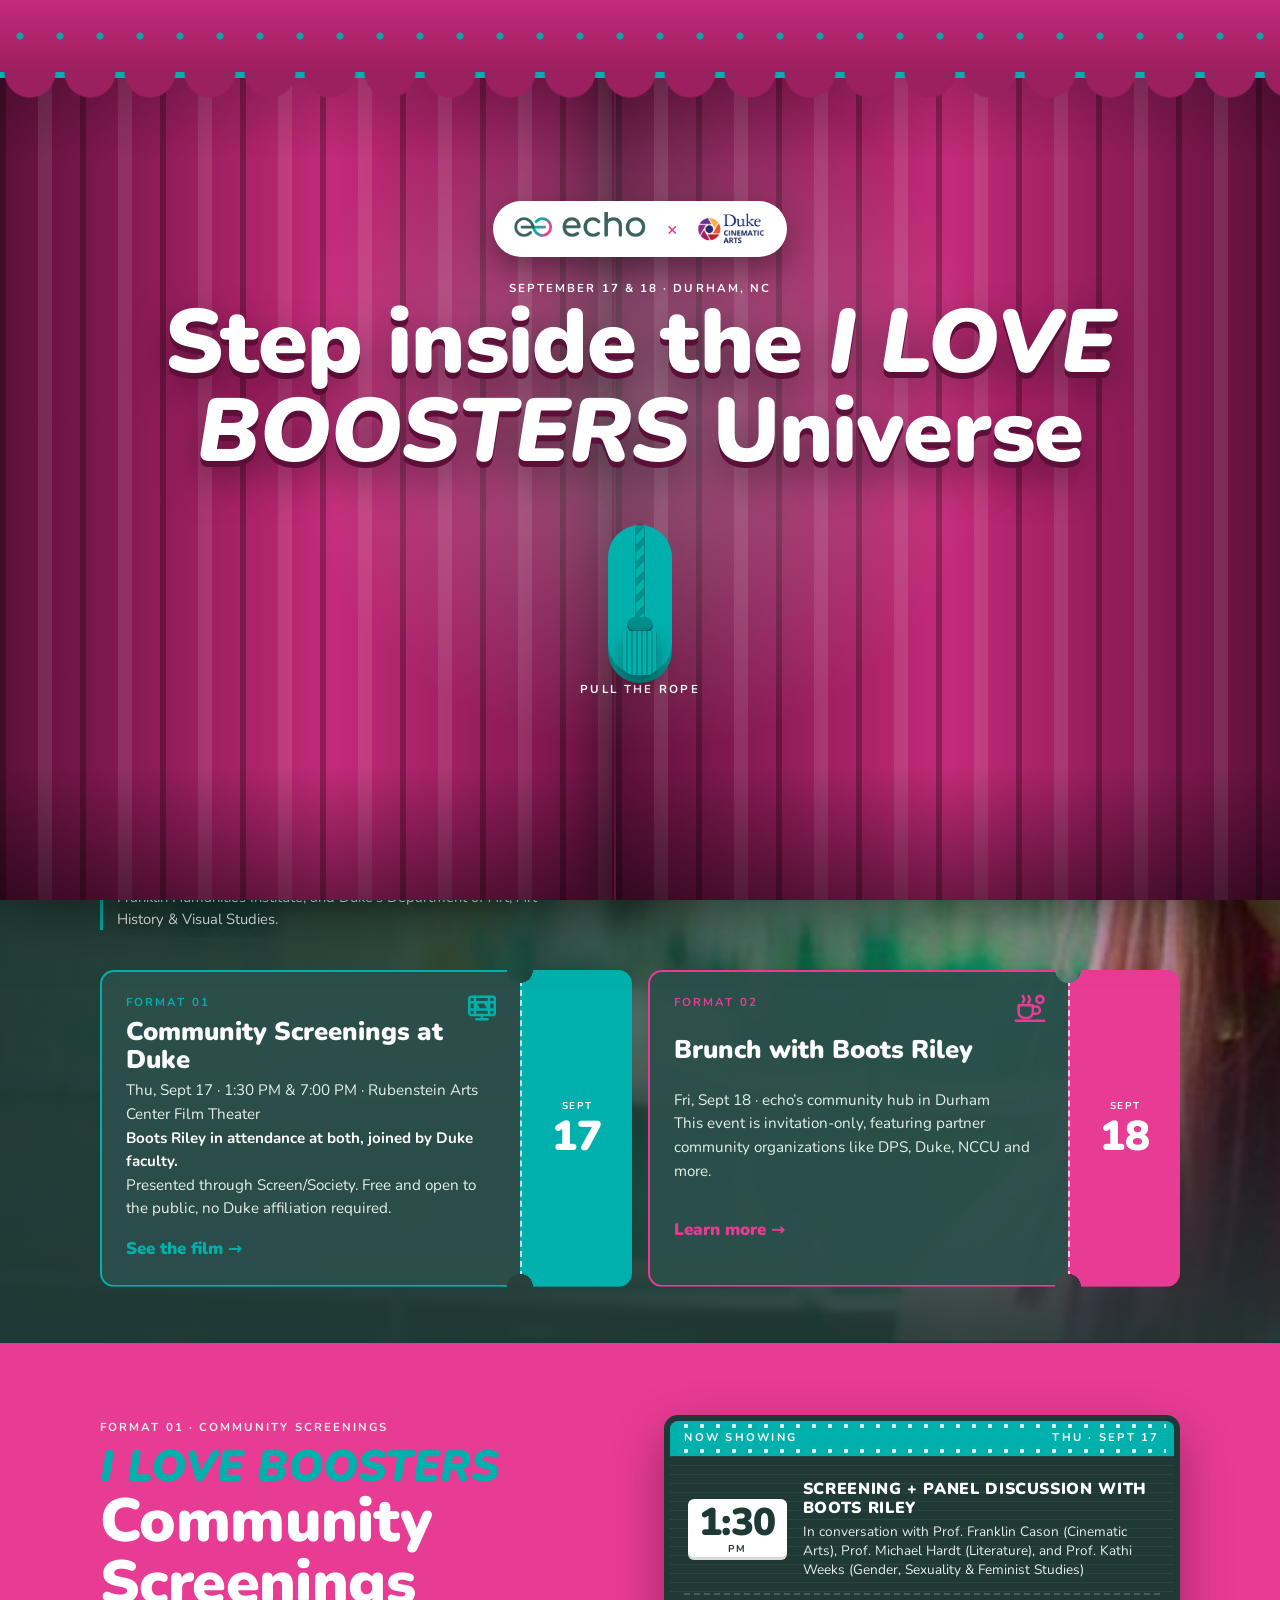
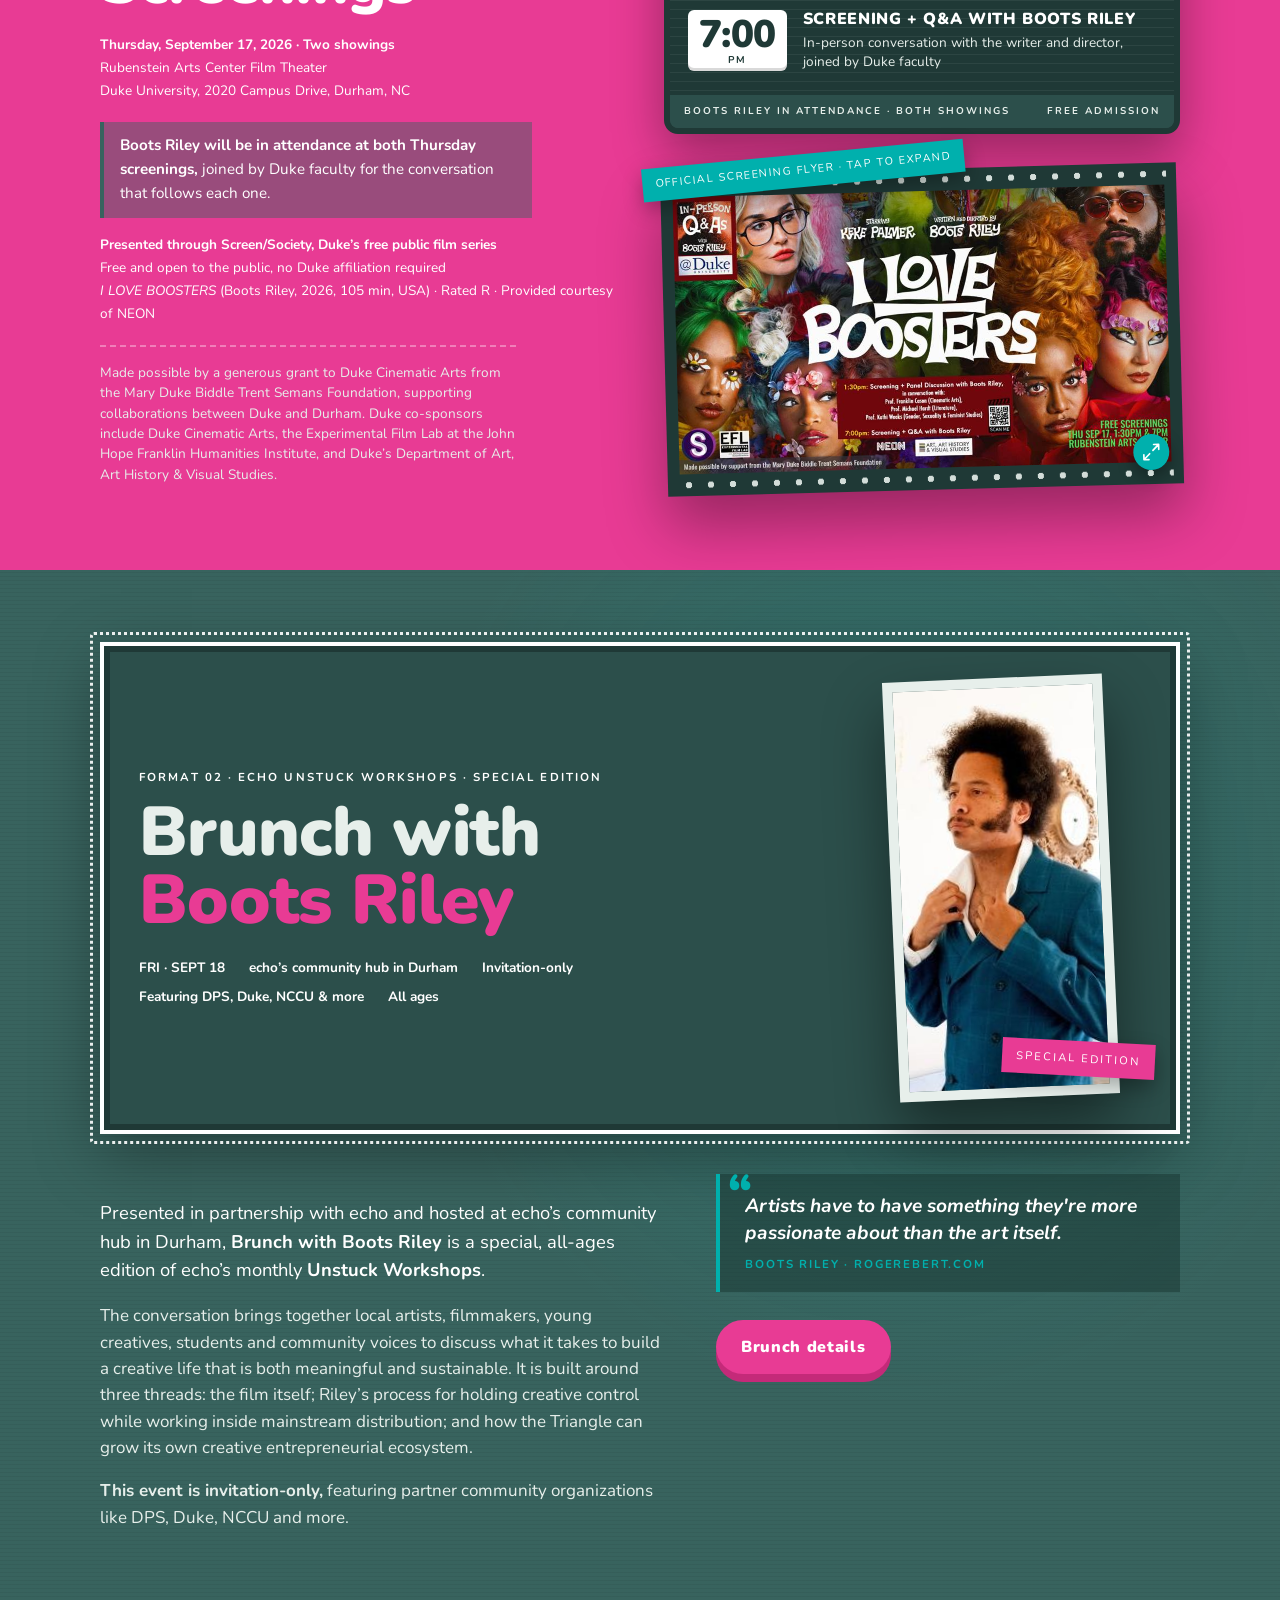
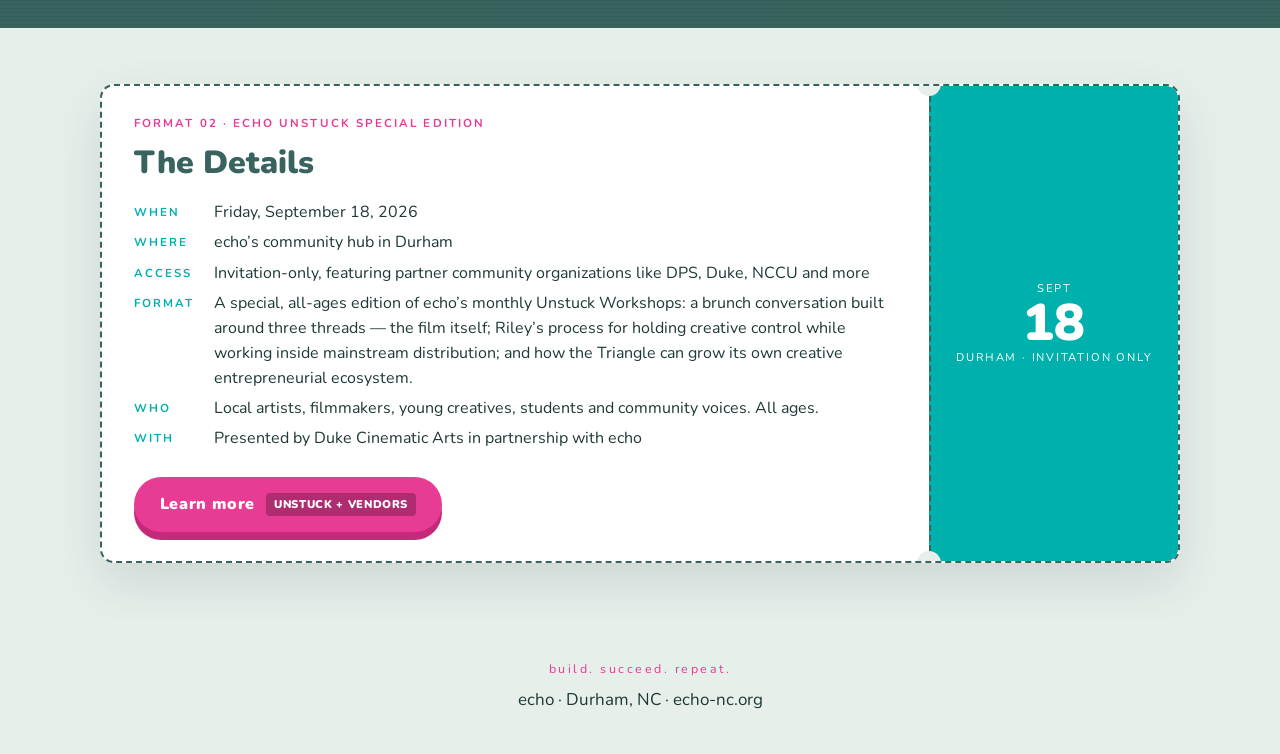
==== commit 91dbd641: "Brunch: note partner community organizations alongside invitation-only Co-Authored-By: Claude Fable " ====
--- a/index.html
+++ b/index.html
@@ -81,7 +81,7 @@
           <svg class="ico" viewBox="0 0 24 24" width="34" height="34" fill="none" stroke="currentColor" stroke-width="1.8" stroke-linecap="round" stroke-linejoin="round" aria-hidden="true"><path d="M4 10h10v5a4 4 0 0 1-4 4H8a4 4 0 0 1-4-4v-5z"></path><path d="M14 11h2.5a2.5 2.5 0 0 1 0 5H14"></path><path d="M7 3.5c0 1.2 1 1.3 1 2.5S7 7.2 7 8"></path><path d="M11 3.5c0 1.2 1 1.3 1 2.5s-1 1.2-1 2.5"></path><path d="M2 21h20"></path><circle cx="19" cy="6" r="2.5"></circle></svg>
           <span class="num">Format 02</span>
           <span class="name">Brunch with Boots Riley</span>
-          <span class="meta">Fri, Sept 18 · echo’s community hub in Durham<br>This event is invitation-only</span>
+          <span class="meta">Fri, Sept 18 · echo’s community hub in Durham<br>This event is invitation-only, featuring partner community organizations like DPS, Duke, NCCU and more.</span>
           <span class="go">Learn more →</span>
         </div>
         <div class="tkt-stub">
@@ -135,7 +135,7 @@
         <div class="eyebrow">Format 02 · echo Unstuck Workshops · Special Edition</div>
         <h1>Brunch with <em>Boots Riley</em></h1>
         <div class="showtime">
-          <span>FRI · SEPT 18</span><span>echo’s community hub in Durham</span><span>Invitation-only</span><span>All ages</span>
+          <span>FRI · SEPT 18</span><span>echo’s community hub in Durham</span><span>Invitation-only</span><span>Featuring DPS, Duke, NCCU &amp; more</span><span>All ages</span>
         </div>
       </div>
       <div class="portrait">
@@ -147,7 +147,7 @@
       <div>
         <p class="lede">Presented in partnership with echo and hosted at echo’s community hub in Durham, <strong>Brunch with Boots Riley</strong> is a special, all-ages edition of echo’s monthly <strong>Unstuck Workshops</strong>.</p>
         <p class="quiet">The conversation brings together local artists, filmmakers, young creatives, students and community voices to discuss what it takes to build a creative life that is both meaningful and sustainable. It is built around three threads: the film itself; Riley’s process for holding creative control while working inside mainstream distribution; and how the Triangle can grow its own creative entrepreneurial ecosystem.</p>
-        <p class="quiet"><strong>This event is invitation-only.</strong></p>
+        <p class="quiet"><strong>This event is invitation-only,</strong> featuring partner community organizations like DPS, Duke, NCCU and more.</p>
       </div>
       <div>
         <blockquote class="pull"><p>Artists have to have something they're more passionate about than the art itself.</p><cite>Boots Riley · RogerEbert.com</cite></blockquote>
@@ -166,7 +166,7 @@
         <dl>
           <dt>When</dt><dd>Friday, September 18, 2026</dd>
           <dt>Where</dt><dd>echo’s community hub in Durham</dd>
-          <dt>Access</dt><dd>Invitation-only</dd>
+          <dt>Access</dt><dd>Invitation-only, featuring partner community organizations like DPS, Duke, NCCU and more</dd>
           <dt>Format</dt><dd>A special, all-ages edition of echo’s monthly Unstuck Workshops: a brunch conversation built around three threads — the film itself; Riley’s process for holding creative control while working inside mainstream distribution; and how the Triangle can grow its own creative entrepreneurial ecosystem.</dd>
           <dt>Who</dt><dd>Local artists, filmmakers, young creatives, students and community voices. All ages.</dd>
           <dt>With</dt><dd>Presented by Duke Cinematic Arts in partnership with echo</dd>
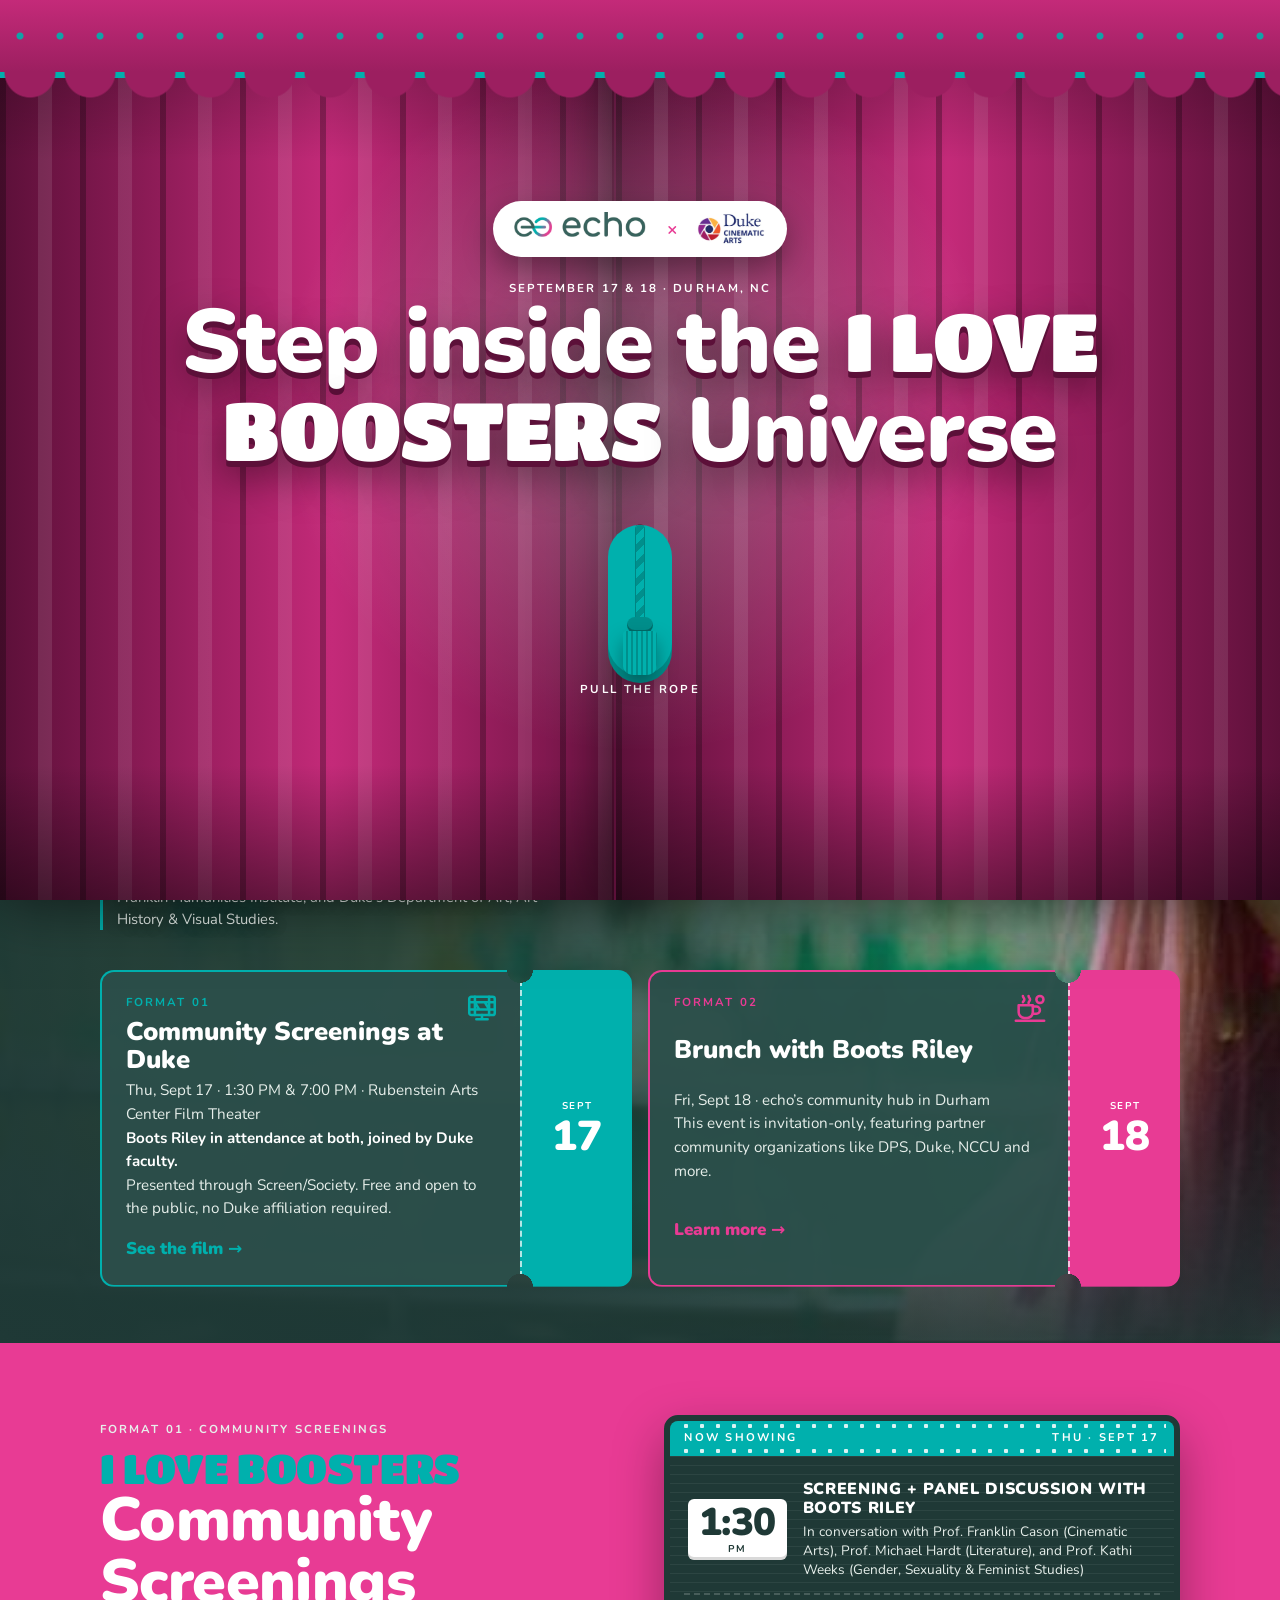
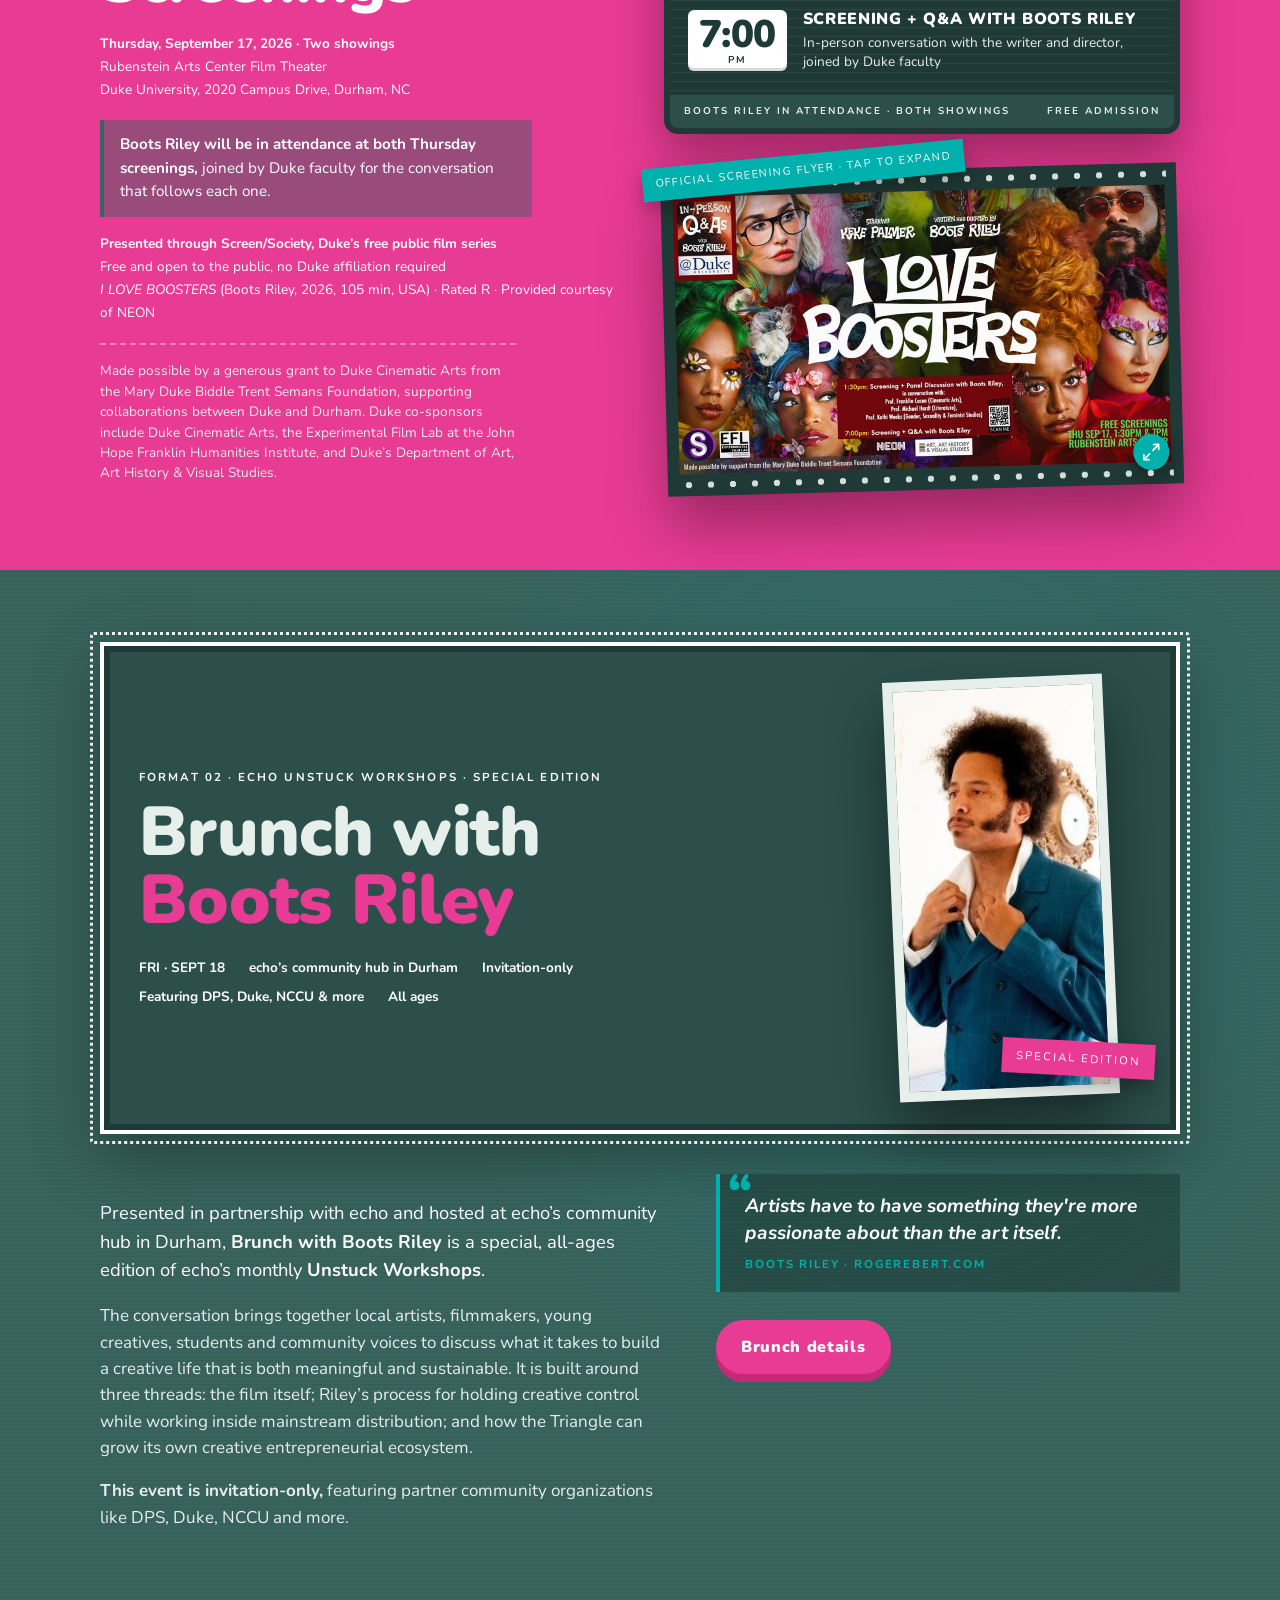
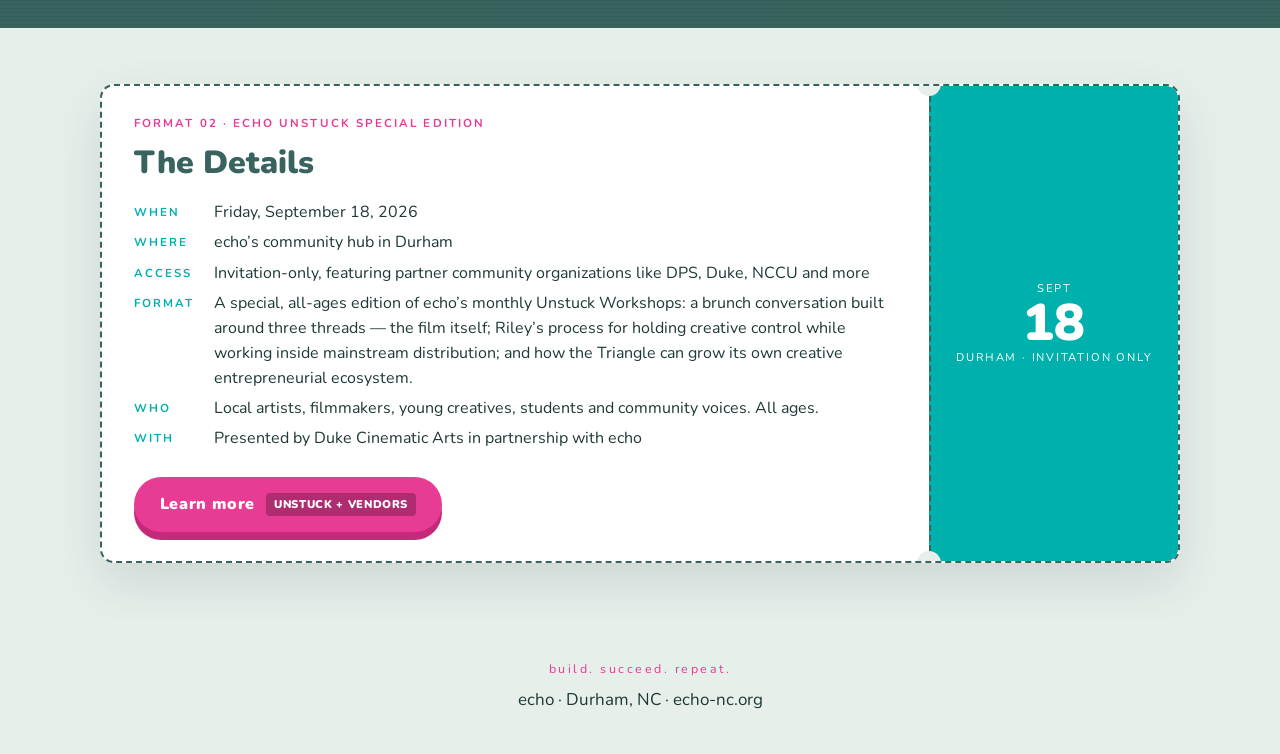
==== commit 0155e4ab: "Set the I LOVE BOOSTERS accents in Titan One to echo the poster lettering Co-Authored-By: Claude Opu" ====
--- a/index.html
+++ b/index.html
@@ -11,8 +11,8 @@
   <meta property="og:type" content="website">
   <link rel="preconnect" href="https://fonts.googleapis.com">
   <link rel="preconnect" href="https://fonts.gstatic.com" crossorigin>
-  <link rel="stylesheet" href="https://fonts.googleapis.com/css2?family=Nunito:ital,wght@0,400;0,600;0,700;0,900;1,400;1,700;1,900&display=swap">
-  <link rel="stylesheet" href="styles.css?v=b7d57894">
+  <link rel="stylesheet" href="https://fonts.googleapis.com/css2?family=Nunito:ital,wght@0,400;0,600;0,700;0,900;1,400;1,700;1,900&family=Titan+One&display=swap">
+  <link rel="stylesheet" href="styles.css?v=ed3715b3">
 </head>
 <body>
 <div id="stage" aria-label="Curtain">
--- a/styles.css
+++ b/styles.css
@@ -7,6 +7,7 @@
   --display:'Nunito', 'Proxima Nova', 'Segoe UI', system-ui, sans-serif;
   --body:'Nunito', 'Proxima Nova', 'Segoe UI', system-ui, sans-serif;
   --mono:'Nunito', 'Proxima Nova', 'Segoe UI', system-ui, sans-serif;
+  --poster:'Titan One', 'Nunito', system-ui, sans-serif;
 }
 *{box-sizing:border-box}
 html{color-scheme:dark}
@@ -48,7 +49,7 @@
   transition:opacity .6s ease}
 #stage.open .stage-copy{opacity:0}
 .stage-copy .eyebrow{color:var(--white)}
-.stage-copy h1 em{font-style:italic}
+.stage-copy h1 em{font-family:var(--poster);font-style:normal;font-weight:400;font-size:.9em;letter-spacing:-.01em}
 .stage-copy h1{font-family:var(--display);font-weight:900;font-size:clamp(2.4rem,8vw,5.6rem);line-height:1;color:var(--white);letter-spacing:-.01em;text-shadow:0 6px 0 var(--pink-shadow),0 16px 40px rgba(0,0,0,.5)}
 .stage-copy button{margin-top:1.6rem;font:700 .8rem var(--mono);letter-spacing:.2em;text-transform:uppercase;background:var(--sea);color:var(--white);border:0;padding:1rem 1.8rem;border-radius:999px;cursor:pointer;box-shadow:0 8px 0 var(--sea-dim)}
 .stage-copy button:hover{transform:translateY(2px);box-shadow:0 6px 0 var(--sea-dim)}
@@ -99,7 +100,7 @@
 .hero-copy{max-width:30rem}
 .hero-copy .eyebrow{color:var(--sea);margin-bottom:1rem}
 .hero-copy h1{font-family:var(--display);font-weight:900;font-size:clamp(2.4rem,5.6vw,4.6rem);line-height:.98;letter-spacing:-.015em;color:var(--white);text-shadow:0 4px 30px rgba(0,0,0,.55)}
-.hero-copy h1 em{font-style:italic;color:var(--pink)}
+.hero-copy h1 em{font-family:var(--poster);font-style:normal;font-weight:400;font-size:.9em;letter-spacing:-.01em;color:var(--pink)}
 .hero .showtime{margin-top:1.2rem}
 .hero .lede{margin-top:1.4rem;text-shadow:0 2px 12px rgba(0,0,0,.5)}
 .marquee{border:4px solid var(--sea);padding:1.2rem 1.5rem 1.4rem;position:relative;background:var(--green-deep);
@@ -321,7 +322,7 @@
 .about-film .artist{border-top-color:var(--sea)}
 .about-film .eyebrow{color:var(--sea);margin-bottom:.5rem}
 .about-film h2{font-family:var(--display);font-weight:900;font-size:2.2rem;line-height:1.05;color:var(--white)}
-.about-film h2 em{font-style:italic}
+.about-film h2 em{font-family:var(--poster);font-style:normal;font-weight:400;font-size:.92em;letter-spacing:-.01em}
 .about-film p{color:var(--mint);max-width:62ch}
 .about-film p small{display:block;margin-top:.4rem;font-family:var(--mono);font-weight:700;font-size:.7rem;letter-spacing:.12em;text-transform:uppercase;color:var(--sea)}
 .def{margin:1.2rem 0 1rem;padding:1rem 1.2rem;background:var(--green-ink);border-left:4px solid var(--pink);color:var(--white)}
@@ -350,7 +351,7 @@
 .feature .wrap + .wrap{display:block;margin-top:1.5rem}
 .feature .eyebrow{color:var(--mint)}
 .feature h2{font-family:var(--display);font-weight:900;font-size:clamp(2.2rem,5vw,3.8rem);line-height:1.02;letter-spacing:-.01em;margin:.5rem 0 1.2rem}
-.feature h2 em{font-style:italic;font-family:var(--body);font-weight:900;color:var(--sea);display:block;font-size:.72em;letter-spacing:0}
+.feature h2 em{font-style:normal;font-family:var(--poster);font-weight:400;color:var(--sea);display:block;font-size:.68em;letter-spacing:-.01em}
 .feature .when{font-family:var(--mono);font-size:.85rem;line-height:1.7}
 .feature .when b{color:var(--white)}
 .feature .note{margin-top:1.2rem;color:#fff;background:rgba(56,99,94,.45);border-left:4px solid var(--green);padding:.8rem 1rem;max-width:48ch;font-size:.95rem}
@@ -437,3 +438,22 @@
 .format.tkt .stub-day.range{font-size:1.7rem;letter-spacing:-.02em;margin-top:.15rem}
 
 .format.tkt .meta strong{color:var(--white)}
+
+/* media contact (about page) */
+.media{background:var(--white);padding:0 0 3.5rem}
+.media .partners-head{margin-bottom:1.6rem}
+.media-grid{display:grid;grid-template-columns:repeat(2,minmax(0,1fr));gap:1.4rem}
+.media-card{background:rgba(0,176,173,.10);border-top:4px solid var(--sea);padding:1.5rem 1.7rem;color:var(--green-ink)}
+.media-card:nth-child(2){background:rgba(232,59,148,.10);border-top-color:var(--pink)}
+.media-card .eyebrow{color:var(--sea-dim);margin-bottom:.5rem}
+.media-card:nth-child(2) .eyebrow{color:var(--pink)}
+.media-card p{margin:0;color:var(--green-deep);line-height:1.55}
+.media-card b{color:var(--green-ink)}
+.media-card a,.media-note a{color:var(--pink-deep);font-weight:700;text-decoration:none}
+.media-card a:hover,.media-note a:hover{text-decoration:underline}
+.media-note{margin:1.2rem 0 0;max-width:64ch;color:var(--green-deep);line-height:1.55}
+.media-note+.media-note{margin-top:.6rem}
+@media (max-width:820px){.media-grid{grid-template-columns:1fr}}
+
+/* poster title face on the About partners heading */
+.partners-head h2 em{font-family:var(--poster);font-style:normal;font-weight:400;font-size:.92em;letter-spacing:-.01em}
